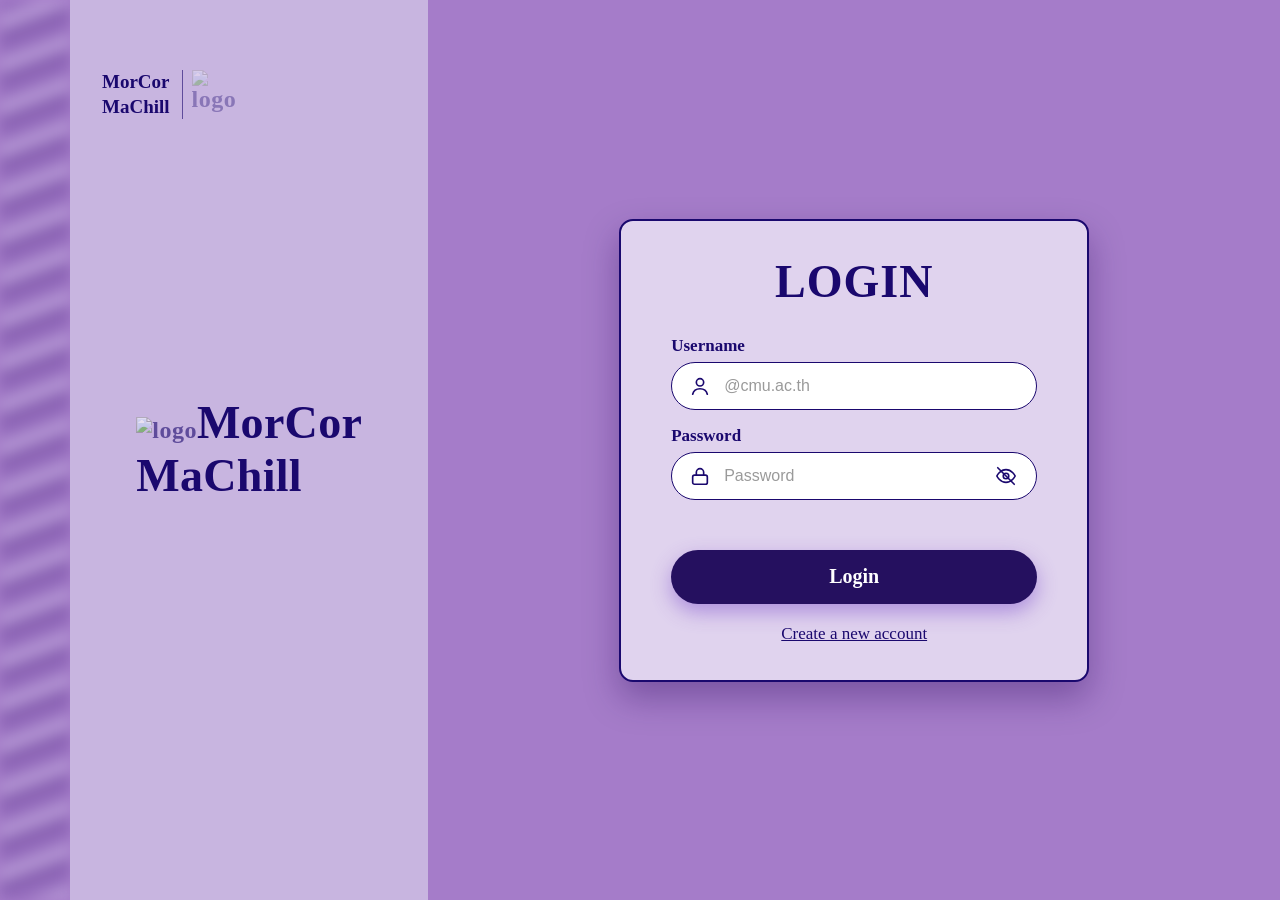
==== login.html @ 9d08a084 "Add files via upload" ====
<!DOCTYPE html>
<html lang="en">
<head>
    <meta charset="UTF-8">
    <meta name="viewport" content="width=device-width, initial-scale=1.0">
    <title>MorCor MaChill</title>
    <link rel="stylesheet" href="style.css">
</head>

<body class="auth">
    <div class="wrap">
        <div class="strip"></div>

        <aside class="brand">
            <div class="mini"><span>MorCor<br>MaChill</span>
                <i><img src="pic/logo.png" alt="logo" class="logo"></i>
            </div>
            <div class="big"><img src="pic/logo-big.png" alt="logo" class="logo">MorCor<br>MaChill</div>
        </aside>

        <main class="stage">
            <div class="card">
                <div class="header-banner" id="headerBanner">LOGIN</div>

                <form id="authForm" onsubmit="handleSubmit(event)">
                    <div class="form-group">
                        <label class="form-label" for="username">Username</label>
                        <div class="field">
                            <svg viewBox="0 0 24 24"><circle cx="12" cy="8" r="4"/><path d="M4 21c1-4.5 4-6 8-6s7 1.5 8 6"/></svg>
                            <input type="text" id="username" class="form-input" placeholder="@cmu.ac.th" autocomplete="username" required>
                        </div>
                    </div>

                    <div class="form-group">
                        <label class="form-label" for="password">Password</label>
                        <div class="field">
                            <svg viewBox="0 0 24 24"><rect x="4" y="11" width="16" height="10" rx="2"/><path d="M8 11V8a4 4 0 0 1 8 0v3"/></svg>
                            <input type="password" id="password" class="form-input has-eye" placeholder="Password" autocomplete="current-password" required>
                            <button type="button" class="eye" id="eyeBtn" title="Show password" aria-label="Show password" onmousedown="event.preventDefault()" onclick="togglePassword()">
                                <svg id="eyeOpen" viewBox="0 0 24 24" hidden><path d="M2 12s3.5-7 10-7 10 7 10 7-3.5 7-10 7S2 12 2 12z"/><circle cx="12" cy="12" r="3"/></svg>
                                <svg id="eyeOff" viewBox="0 0 24 24"><path d="M2 12s3.5-7 10-7 10 7 10 7-3.5 7-10 7S2 12 2 12z"/><circle cx="12" cy="12" r="3"/><path d="M3 3l18 18"/></svg>
                            </button>
                        </div>
                    </div>

                    <div class="form-group hidden" id="confirmPasswordGroup">
                        <div class="field">
                            <svg viewBox="0 0 24 24"><rect x="4" y="11" width="16" height="10" rx="2"/><path d="M8 11V8a4 4 0 0 1 8 0v3"/></svg>
                            <input type="password" id="confirmPassword" class="form-input" placeholder="Confirm Password" autocomplete="new-password">
                        </div>
                    </div>

                    <div class="msg" id="msg"></div>
                    <button type="submit" class="btn-action" id="submitBtn">Login</button>
                </form>

                <button type="button" class="toggle-link" id="toggleBtn" onclick="toggleView()">Create a new account</button>
            </div>
        </main>
    </div>

<script>
    const USERS_KEY = 'cmuh-users';
    const SESSION_KEY = 'cmuh-session';
    const FEED_PAGE = 'index.html';

    let isSignUpMode = false;

    function load(key, fallback) {
        try { return JSON.parse(localStorage.getItem(key)) ?? fallback; }
        catch (e) { return fallback; }
    }
    function save(key, value) {
        try { localStorage.setItem(key, JSON.stringify(value)); } catch (e) {}
    }

    async function hashPassword(text) {
        if (window.crypto && crypto.subtle) {
            const buf = await crypto.subtle.digest('SHA-256', new TextEncoder().encode(text));
            return [...new Uint8Array(buf)].map(b => b.toString(16).padStart(2, '0')).join('');
        }
        return btoa(unescape(encodeURIComponent(text)));
    }

    function showMsg(text) { document.getElementById('msg').innerText = text; }

    function togglePassword() {
        const show = document.getElementById('password').type === 'password';
        ['password', 'confirmPassword'].forEach(id => {
            document.getElementById(id).type = show ? 'text' : 'password';
        });
        document.getElementById('eyeOpen').toggleAttribute('hidden', !show);
        document.getElementById('eyeOff').toggleAttribute('hidden', show);

        const label = show ? 'Hide password' : 'Show password';
        const btn = document.getElementById('eyeBtn');
        btn.title = label;
        btn.setAttribute('aria-label', label);
    }

    if (load(SESSION_KEY, null)) location.replace(FEED_PAGE);

    function toggleView() {
        isSignUpMode = !isSignUpMode;
        showMsg('');

        const confirmPasswordGroup = document.getElementById('confirmPasswordGroup');
        const confirmPasswordInput = document.getElementById('confirmPassword');

        document.getElementById('headerBanner').innerText = isSignUpMode ? 'SIGN UP' : 'LOGIN';
        confirmPasswordGroup.classList.toggle('hidden', !isSignUpMode);
        confirmPasswordInput.required = isSignUpMode;
        document.getElementById('submitBtn').innerText = isSignUpMode ? 'Create an account' : 'Login';
        document.getElementById('toggleBtn').innerText =
            isSignUpMode ? 'Already have an account?\nLogin' : 'Create a new account';
    }

    async function handleSubmit(event) {
        event.preventDefault();
        showMsg('');

        const username = document.getElementById('username').value.trim().toLowerCase();
        const password = document.getElementById('password').value;
        const users = load(USERS_KEY, {});

        if (isSignUpMode) {
            const confirmPass = document.getElementById('confirmPassword').value;

            if (!username.endsWith('@cmu.ac.th')) return showMsg('Only @cmu.ac.th emails are allowed');
            if (password.length < 6)              return showMsg('Password must be at least 6 characters');
            if (password !== confirmPass)         return showMsg('Passwords do not match');
            if (users[username])                  return showMsg('This account already exists');

            users[username] = { passHash: await hashPassword(password) };
            save(USERS_KEY, users);
        } else {
            const user = users[username];
            if (!user || user.passHash !== await hashPassword(password)) {
                return showMsg('Incorrect username or password');
            }
        }

        save(SESSION_KEY, { username });
        location.href = FEED_PAGE;
    }
</script>
</body>
</html>
---- style.css ----
/* ---------- 1. Colour variables and themes ---------- */
:root {
  --bg: #f0e9e8;
  --card: #f5f5f5;
  --chip: #d4d4d4;
  --bar: #d9d9d9;
  --field: #efe9e9;
  --ink: #1a1a1a;
  --muted: #666;
  --icon: #444;
  --brand: #1e0a78;
  --brand-ink: #fff;

  box-sizing: border-box;
  padding-top: env(safe-area-inset-top, 0px);
  padding-bottom: env(safe-area-inset-bottom, 0px);
}

/* Dark mode: follows the system setting */
@media (prefers-color-scheme: dark) {
  :root:not([data-theme="light"]) {
    --bg: #1b1818;
    --card: #272424;
    --chip: #3a3636;
    --bar: #383434;
    --field: #3a3636;
    --ink: #f1eded;
    --muted: #aaa;
    --icon: #ddd;
    --brand: #5b45e0;
  }
}

/* Dark mode: toggled manually with the theme button */
:root[data-theme="dark"] {
  --bg: #1b1818;
  --card: #272424;
  --chip: #3a3636;
  --bar: #383434;
  --field: #3a3636;
  --ink: #f1eded;
  --muted: #aaa;
  --icon: #ddd;
  --brand: #5b45e0;
}


/* ---------- 2. Base ---------- */
* { box-sizing: border-box; }

body {
  margin: 0;
  background: var(--bg);
  color: var(--ink);
  font-family: 'Noto Sans Thai', 'Gelasio', Georgia, sans-serif;
}

svg {
  width: 1em;
  height: 1em;
  stroke: currentColor;
  fill: none;
  stroke-width: 1.8;
  stroke-linecap: round;
  stroke-linejoin: round;
}

[hidden] { display: none !important; }

.logo {
  font: 700 24px/1.1 'Gelasio', Georgia, serif;
  text-align: center;
  letter-spacing: .5px;
}

.logo a { color: inherit; text-decoration: none; }


/* ---------- 3. Home page ---------- */
.app {
  max-width: 1200px;
  margin: 0 auto;
  padding: 20px;
  display: grid;
  grid-template-columns: 220px 1fr 180px;
  grid-template-areas:
    "logo search ."
    "side feed   right";
  gap: 20px 24px;
  align-items: start;
}

.app .logo { grid-area: logo; }

/* Search bar */
.search {
  grid-area: search;
  display: flex;
  align-items: center;
  gap: 10px;
  height: 48px;
  padding: 0 18px;
  background: var(--bar);
  border-radius: 999px;
}

.search input {
  flex: 1;
  border: 0;
  background: transparent;
  color: var(--ink);
  font: inherit;
  outline: none;
}

/* Left column: Post! button and hashtags */
.side {
  grid-area: side;
  display: flex;
  flex-direction: column;
  gap: 18px;
  position: sticky;
  top: 20px;
}

.post-btn {
  display: flex;
  align-items: center;
  justify-content: center;
  height: 64px;
  background: var(--brand);
  color: var(--brand-ink);
  border: 0;
  border-radius: 22px;
  font: 700 20px 'Gelasio', Georgia, serif;
  text-decoration: none;
  cursor: pointer;
}

.post-btn:hover { filter: brightness(1.15); }

.tags {
  display: flex;
  flex-wrap: wrap;
  align-content: flex-start;
  gap: 10px 8px;
  min-height: 200px;
  padding: 18px;
  background: var(--card);
  border-radius: 24px;
}

.tag {
  padding: 3px 10px;
  background: var(--chip);
  color: var(--ink);
  border: 0;
  border-radius: 999px;
  font: 700 11px 'Gelasio', serif;
  cursor: pointer;
}

.tag.on { background: var(--brand); color: var(--brand-ink); }

/* Post feed */
.feed {
  grid-area: feed;
  display: flex;
  flex-direction: column;
  gap: 18px;
  min-width: 0;
}

.post {
  min-height: 130px;
  padding: 16px 20px;
  background: var(--card);
  border-radius: 28px;
  cursor: pointer;
}

.post h3 {
  margin: 8px 0 2px 50px;
  font: 700 20px 'Gelasio', 'Noto Sans Thai', Georgia, serif;
}

.head { display: flex; align-items: center; gap: 10px; }

.avatar {
  display: flex;
  flex: none;
  width: 40px;
  height: 40px;
  border-radius: 50%;
  overflow: hidden;
}

.avatar img { width: 100%; height: 100%; object-fit: cover; }
.avatar img.default { transform: scale(1.28); }

.name { font-weight: 600; }
.time { font-size: 12px; color: var(--muted); }
.meta { margin-left: 50px; font-size: 13px; color: var(--muted); }

.chips {
  display: flex;
  flex-wrap: wrap;
  gap: 6px;
  margin: 8px 0 0 50px;
}

.chip {
  padding: 2px 10px;
  background: var(--chip);
  border-radius: 999px;
  font: 700 11px 'Gelasio', serif;
}

.empty { padding: 40px; text-align: center; color: var(--muted); }

/* Right column: home, profile, messages, theme, log out */
.right {
  grid-area: right;
  display: flex;
  flex-direction: column;
  align-items: center;
  gap: 18px;
  padding: 30px 0;
  background: var(--card);
  border-radius: 28px;
  position: sticky;
  top: 20px;
}

.right button,
.right a {
  position: relative;
  display: flex;
  border: 0;
  background: none;
  color: var(--icon);
  cursor: pointer;
}

.right .mid { font-size: 38px; }

/* Narrow screens: columns stack and the right column becomes a bar */
@media (max-width: 860px) {
  .app {
    grid-template-columns: 1fr;
    grid-template-areas: "logo" "search" "side" "feed" "right";
    padding: 14px;
  }

  .side,
  .right { position: static; }

  .right {
    flex-direction: row;
    justify-content: center;
    gap: 28px;
    padding: 16px;
  }

  .right .mid { font-size: 34px; }
  .tags { min-height: 0; }
}


/* ---------- 4. Dialogs ---------- */
dialog {
  width: min(480px, 92vw);
  padding: 22px;
  background: var(--card);
  color: var(--ink);
  border: 0;
  border-radius: 24px;
}

dialog::backdrop { background: rgba(0, 0, 0, .45); }

dialog input {
  width: 100%;
  margin-top: 10px;
  padding: 12px;
  background: var(--bar);
  color: var(--ink);
  border: 0;
  border-radius: 14px;
  font: inherit;
}

/* Post detail dialog (index.html) */
#view { width: min(540px, 94vw); max-height: 90vh; overflow: auto; }

.detail h2 { margin: 0; font: 700 34px 'Gelasio', Georgia, serif; }

.detail h4 {
  margin: 14px 0 6px;
  font: 700 20px 'Gelasio', 'Noto Sans Thai', Georgia, serif;
}

.detail .top {
  display: flex;
  justify-content: space-between;
  align-items: flex-start;
  gap: 12px;
}

.detail .chips { margin: 8px 0 0; }

.detail iframe {
  width: 100%;
  height: 190px;
  border: 0;
  border-radius: 12px;
}

.join {
  padding: 14px 22px;
  background: var(--brand);
  color: var(--brand-ink);
  border: 0;
  border-radius: 14px;
  font: 700 18px 'Gelasio', serif;
  cursor: pointer;
}

.join.on { background: var(--chip); color: var(--ink); }
.join:disabled { opacity: .5; cursor: not-allowed; }

.cmt {
  margin-bottom: 8px;
  padding: 8px 14px;
  background: var(--bar);
  border-radius: 14px;
  font-size: 14px;
}

.cmt b { margin-right: 6px; }

/* Button row at the bottom of every dialog */
.row { display: flex; justify-content: flex-end; gap: 10px; margin-top: 14px; }

.row button {
  padding: 10px 20px;
  background: var(--chip);
  color: var(--ink);
  border: 0;
  border-radius: 14px;
  font: inherit;
  cursor: pointer;
}

.row .del { margin-right: auto; background: #c62828; color: #fff; }
.row .del:hover { filter: brightness(1.15); }
.row .go { background: var(--brand); color: var(--brand-ink); }
.row .danger { background: #c62828; color: #fff; }

/* Shared confirm dialog (log out, delete profile, remove friend) */
.ask { width: min(380px, 92vw); }
.ask h3 { margin: 0 0 8px; font: 700 22px 'Gelasio', 'Noto Sans Thai', Georgia, serif; }
.ask p { margin: 0; color: var(--muted); }


/* ---------- 5. Create Post page ---------- */
.pg { position: relative; min-height: 100vh; padding: 48px 20px; }

.pg .logo { position: absolute; top: 30px; left: 30px; text-align: left; }

.panel {
  display: flex;
  flex-direction: column;
  gap: 14px;
  width: 100%;
  max-width: 600px;
  margin: 0 auto;
  padding: 32px 36px;
  background: var(--card);
  border-radius: 32px;
  box-shadow: 0 8px 30px rgba(0, 0, 0, .12);
}

.panel h1 { margin: 0; font: 400 22px 'Gelasio', 'Noto Sans Thai', Georgia, serif; }

.panel input,
.panel textarea {
  width: 100%;
  padding: 14px 20px;
  background: var(--field);
  color: var(--ink);
  border: 0;
  border-radius: 999px;
  font: inherit;
  font-size: 17px;
  outline: none;
}

.panel textarea { min-height: 180px; border-radius: 28px; resize: vertical; }

/* Location and max people row */
.r2 { display: flex; gap: 12px; }
.r2 input:first-child { flex: 1; min-width: 0; }
.r2 input:last-child { flex: none; width: 120px; }

.send {
  align-self: center;
  margin-top: 10px;
  padding: 16px 70px;
  background: #fbfd9b;
  color: #000;
  border: 0;
  border-radius: 999px;
  font: inherit;
  font-size: 24px;
  cursor: pointer;
}

.back { align-self: center; color: var(--muted); text-decoration: none; }

@media (max-width: 960px) {
  .pg .logo { position: static; margin-bottom: 20px; text-align: center; }
}

@media (max-width: 520px) {
  .panel { padding: 24px 18px; }
}


/* ---------- 6. Login and Sign up page ---------- */
.auth * { box-sizing: border-box; margin: 0; padding: 0; }

body.auth {
  margin: 0;
  background: #a57cc9;
  color: #1a086e;
  font-family: 'Georgia', 'Times New Roman', serif;
}

.auth input,
.auth button { font-family: inherit; }

.auth .hidden { display: none !important; }

/* Page layout: stripe, logo panel, form */
.auth .wrap {
  display: grid;
  grid-template-columns: clamp(30px, 5.5vw, 70px) clamp(220px, 28vw, 360px) 1fr;
  min-height: 100vh;
}

.auth .strip {
  background: repeating-linear-gradient(160deg, #8e66b8 0 14px, #b79bd6 14px 30px, #7a53a6 30px 40px);
  filter: blur(7px);
  opacity: .75;
}

/* Left logo panel */
.auth .brand {
  position: relative;
  display: flex;
  align-items: center;
  justify-content: center;
  padding: 24px;
  background: #c8b5e0;
}

.auth .mini {
  position: absolute;
  top: 70px;
  left: 32px;
  display: flex;
  gap: 12px;
  font-size: 19px;
  font-weight: 700;
  line-height: 1.3;
}

.auth .mini i { width: 1px; background: #1a086e; opacity: .6; }

.auth .big {
  font-size: clamp(30px, 3.6vw, 46px);
  font-weight: 700;
  line-height: 1.15;
  letter-spacing: .3px;
}

.auth .mini img.logo { width: 45px; height: 45px; object-fit: contain; margin-left: 10px; opacity: .6; }
.auth .big img.logo { width: 75px; height: 75px; object-fit: contain; opacity: .6; }

/* Form card */
.auth .stage { display: flex; align-items: center; justify-content: center; padding: 32px 20px; }

.auth .card {
  width: 100%;
  max-width: 470px;
  padding: 34px 50px 36px;
  background: #e0d3ee;
  border: 2px solid #1a086e;
  border-radius: 14px;
  box-shadow: 0 16px 34px rgba(40, 10, 90, .35);
}

.auth .header-banner {
  margin-bottom: 28px;
  text-align: center;
  font-size: 46px;
  font-weight: 700;
  letter-spacing: 1px;
}

.auth .form-group { margin-bottom: 16px; }
.auth .form-label { display: block; margin-bottom: 6px; font-size: 17px; font-weight: 700; }
.auth .field { position: relative; }

.auth .field svg {
  position: absolute;
  left: 18px;
  top: 50%;
  transform: translateY(-50%);
  font-size: 22px;
  color: #1a086e;
}

.auth .form-input {
  width: 100%;
  height: 48px;
  padding: 0 20px 0 52px;
  background: #fff;
  color: #222;
  border: 1.5px solid #1a086e;
  border-radius: 999px;
  font-family: Arial, Helvetica, sans-serif;
  font-variant-numeric: lining-nums;
  font-size: 16px;
  outline: none;
}

.auth .form-input.has-eye { padding-right: 56px; }

/* Hide the browser's built-in show-password / clear icons (Edge) so only our button shows */
.auth input::-ms-reveal,
.auth input::-ms-clear { display: none; }

.auth .form-input::placeholder { color: #9a9a9a; }

/* Show / hide password button: always visible, sits inside the password field */
.auth .eye {
  position: absolute;
  top: 50%;
  right: 14px;
  display: flex;
  align-items: center;
  justify-content: center;
  width: 34px;
  height: 34px;
  transform: translateY(-50%);
  background: none;
  border: 0;
  border-radius: 50%;
  color: #1a086e;
  cursor: pointer;
}

.auth .eye:hover { background: rgba(26, 8, 110, .1); }

.auth .field .eye svg {
  position: static;
  transform: none;
  font-size: 22px;
}
.auth .form-input:focus { box-shadow: 0 0 0 3px rgba(26, 8, 110, .25); }

.auth .msg { min-height: 20px; margin: 4px 0; text-align: center; font-size: 14px; color: #b3261e; }

.auth .btn-action {
  width: 100%;
  height: 54px;
  margin-top: 10px;
  background: #25105f;
  color: #fff;
  border: 0;
  border-radius: 999px;
  font-size: 20px;
  font-weight: 700;
  cursor: pointer;
  box-shadow: 0 8px 20px rgba(110, 60, 200, .45);
  transition: transform .15s, filter .15s;
}

.auth .btn-action:hover { transform: translateY(-2px); filter: brightness(1.2); }

.auth .toggle-link {
  display: block;
  margin: 20px auto 0;
  background: none;
  border: 0;
  color: #1a086e;
  font-size: 17px;
  text-align: center;
  text-decoration: underline;
  white-space: pre-line;
  cursor: pointer;
}

@media (max-width: 760px) {
  .auth .wrap { grid-template-columns: 1fr; }
  .auth .strip,
  .auth .big { display: none; }
  .auth .brand { justify-content: flex-start; padding: 22px 24px; }
  .auth .mini { position: static; }
  .auth .card { padding: 28px 24px; }
  .auth .header-banner { font-size: 38px; }
}


/* ---------- 7. Profile page ---------- */
.right a.on { color: var(--brand); }
a.tag { text-decoration: none; }

.pf { grid-area: feed; display: flex; flex-direction: column; gap: 16px; min-width: 0; }

/* Header card: cover, avatar, name, bio */
.pf-top { position: relative; padding-bottom: 20px; background: var(--card); border-radius: 28px; }

.cover {
  height: 120px;
  background: linear-gradient(135deg, #9d8bd6, #cdb8ec);
  border-radius: 28px 28px 0 0;
}

.pf-ava {
  position: relative;
  display: flex;
  align-items: center;
  justify-content: center;
  width: 110px;
  height: 110px;
  margin: -62px auto 0;
  background: var(--card);
  border: 4px solid var(--brand);
  border-radius: 50%;
  overflow: hidden;
  font-size: 70px;
}

.pf-ava img { width: 100%; height: 100%; object-fit: cover; }
.pf-ava img.default { transform: scale(1.28); }

.pf-info {
  display: flex;
  justify-content: space-between;
  align-items: flex-start;
  gap: 12px;
  padding: 10px 28px 0;
}

.pf-info h2 { margin: 0; font: 700 28px 'Gelasio', Georgia, serif; }
.pf-full { color: var(--muted); }
.pf-bio { padding: 8px 28px 0; overflow-wrap: anywhere; }

.pf-actions { display: flex; flex-wrap: wrap; justify-content: flex-end; gap: 10px; }

.edit {
  padding: 10px 20px;
  background: var(--brand);
  color: var(--brand-ink);
  border: 0;
  border-radius: 12px;
  font: 700 16px 'Noto Sans Thai', sans-serif;
  cursor: pointer;
}

.edit.alt { background: var(--chip); color: var(--ink); }

a.edit { display: inline-block; text-decoration: none; }

/* Settings menu (three dots, own profile only) */
.pf-menu { position: absolute; top: 14px; right: 14px; z-index: 5; }

.dots {
  display: flex;
  align-items: center;
  justify-content: center;
  width: 40px;
  height: 40px;
  background: rgba(255, 255, 255, .8);
  color: #1a1a1a;
  border: 0;
  border-radius: 50%;
  font-size: 24px;
  cursor: pointer;
}

.dots:hover { background: #fff; }
.dots svg { fill: currentColor; stroke: none; }

.menu-list {
  position: absolute;
  top: 46px;
  right: 0;
  min-width: 200px;
  padding: 6px;
  background: var(--card);
  border-radius: 16px;
  box-shadow: 0 8px 24px rgba(0, 0, 0, .25);
}

.menu-list button {
  display: block;
  width: 100%;
  padding: 10px 14px;
  background: transparent;
  color: var(--ink);
  border: 0;
  border-radius: 10px;
  font: inherit;
  text-align: left;
  cursor: pointer;
}

.menu-list button:hover { background: var(--chip); }
.menu-list .danger { color: #e04848; }

/* Stats, interests, friends, posts */
.stats { display: grid; grid-template-columns: repeat(3, 1fr); gap: 14px; }

.stat {
  padding: 14px 8px;
  background: var(--card);
  border: 1px solid var(--chip);
  border-radius: 20px;
  text-align: center;
}

.stat b { display: block; font-size: 22px; }
.stat span { font-size: 13px; color: var(--muted); }

.pf-int { padding: 20px 24px; background: var(--card); border-radius: 28px; }
.pf-int h3 { margin: 0 0 10px; font: 700 18px 'Noto Sans Thai', sans-serif; }
.pf-int .chips { margin: 0; }

a.chip { color: inherit; text-decoration: none; }
a.chip:hover { background: var(--bar); }

.plist { display: flex; flex-direction: column; gap: 10px; }

.pitem {
  display: block;
  padding: 12px 16px;
  background: var(--field);
  border-radius: 18px;
  color: inherit;
  text-decoration: none;
}

.pitem:hover { filter: brightness(.96); }
.pitem b { font: 700 17px 'Gelasio', 'Noto Sans Thai', Georgia, serif; }
.pitem .meta { margin: 2px 0 0; }
.pitem .chips { margin: 6px 0 0; }

/* Edit profile and change password dialogs */
.form-error { min-height: 20px; margin-top: 10px; color: #e04848; font-size: 14px; }

dialog textarea {
  width: 100%;
  min-height: 90px;
  margin-top: 10px;
  padding: 12px;
  background: var(--bar);
  color: var(--ink);
  border: 0;
  border-radius: 14px;
  font: inherit;
  resize: vertical;
}

dialog input[type="file"] { padding: 8px 0; background: none; }

dialog input[type="file"]::file-selector-button {
  margin-right: 12px;
  padding: 8px 16px;
  background: var(--chip);
  color: var(--ink);
  border: 0;
  border-radius: 12px;
  font: inherit;
  cursor: pointer;
}

.flabel { display: block; margin-top: 14px; font-weight: 600; }
.flabel small { display: block; font-weight: 400; color: var(--muted); }

.remove-photo {
  display: block;
  margin-top: 8px;
  padding: 8px 16px;
  background: transparent;
  color: #e04848;
  border: 1.5px solid #e04848;
  border-radius: 12px;
  font: inherit;
  cursor: pointer;
}

.remove-photo:disabled { opacity: .6; cursor: default; }

@media (max-width: 520px) {
  .stats { gap: 8px; }
  .pf-info { flex-direction: column; }
  .pf-actions { justify-content: flex-start; }
}


/* ---------- 8. Messages page ---------- */
.author-link { color: inherit; text-decoration: none; }
.author-link:hover .name,
a.author-link:hover { text-decoration: underline; }

/* Red unread counter on the mail icon */
.badge {
  position: absolute;
  top: -6px;
  right: -10px;
  min-width: 18px;
  height: 18px;
  padding: 0 5px;
  background: #e0245e;
  color: #fff;
  border-radius: 9px;
  font: 700 11px/18px sans-serif;
  text-align: center;
}

/* Conversation list (left column) */
.convos {
  display: flex;
  flex-direction: column;
  gap: 6px;
  min-height: 200px;
  padding: 12px;
  background: var(--card);
  border-radius: 24px;
}

.convo {
  display: flex;
  flex-direction: column;
  align-items: flex-start;
  gap: 2px;
  width: 100%;
  padding: 10px 12px;
  background: transparent;
  color: var(--ink);
  border: 0;
  border-radius: 14px;
  font: inherit;
  text-align: left;
  cursor: pointer;
}

.convo:hover,
.convo.on { background: var(--chip); }

.convo b { display: flex; align-items: center; gap: 8px; }

.convo .prev {
  max-width: 100%;
  overflow: hidden;
  text-overflow: ellipsis;
  white-space: nowrap;
  font-size: 12px;
  color: var(--muted);
}

.dot { width: 10px; height: 10px; background: #e0245e; border-radius: 50%; }

/* Friends list under the conversations: tap a friend to start a chat */
.friends-box { padding: 14px; background: var(--card); border-radius: 24px; }
.friends-box h4 { margin: 0 0 10px; font: 700 16px 'Noto Sans Thai', sans-serif; }

.fchips { display: flex; flex-wrap: wrap; gap: 8px; }

.fchip {
  padding: 6px 14px;
  background: var(--chip);
  color: var(--ink);
  border: 0;
  border-radius: 999px;
  font: inherit;
  font-size: 13px;
  font-weight: 600;
  cursor: pointer;
}

.fchip:hover,
.fchip.on { background: var(--brand); color: var(--brand-ink); }

/* Conversation (centre) */
.thread {
  display: flex;
  flex-direction: column;
  min-height: 420px;
  background: var(--card);
  border-radius: 28px;
  overflow: hidden;
}

.t-head {
  padding: 16px 22px;
  border-bottom: 1px solid var(--chip);
  font: 700 20px 'Gelasio', 'Noto Sans Thai', Georgia, serif;
}

.t-head a { color: inherit; text-decoration: none; }

.t-body {
  display: flex;
  flex: 1;
  flex-direction: column;
  gap: 8px;
  max-height: 55vh;
  padding: 18px 22px;
  overflow-y: auto;
}

.t-empty { margin: auto; padding: 20px; text-align: center; color: var(--muted); }

.bubble {
  max-width: 75%;
  padding: 9px 14px;
  background: var(--chip);
  border-radius: 18px;
  overflow-wrap: anywhere;
  white-space: pre-wrap;
}

.bubble.me { align-self: flex-end; background: var(--brand); color: var(--brand-ink); }
.bubble small { display: block; margin-top: 2px; font-size: 10px; opacity: .7; }

.t-form { display: flex; gap: 10px; padding: 14px 18px; border-top: 1px solid var(--chip); }

.t-form input {
  flex: 1;
  min-width: 0;
  padding: 12px 16px;
  background: var(--field);
  color: var(--ink);
  border: 0;
  border-radius: 999px;
  font: inherit;
  outline: none;
}

.t-form button {
  padding: 10px 22px;
  background: var(--brand);
  color: var(--brand-ink);
  border: 0;
  border-radius: 999px;
  font: inherit;
  font-weight: 700;
  cursor: pointer;
}
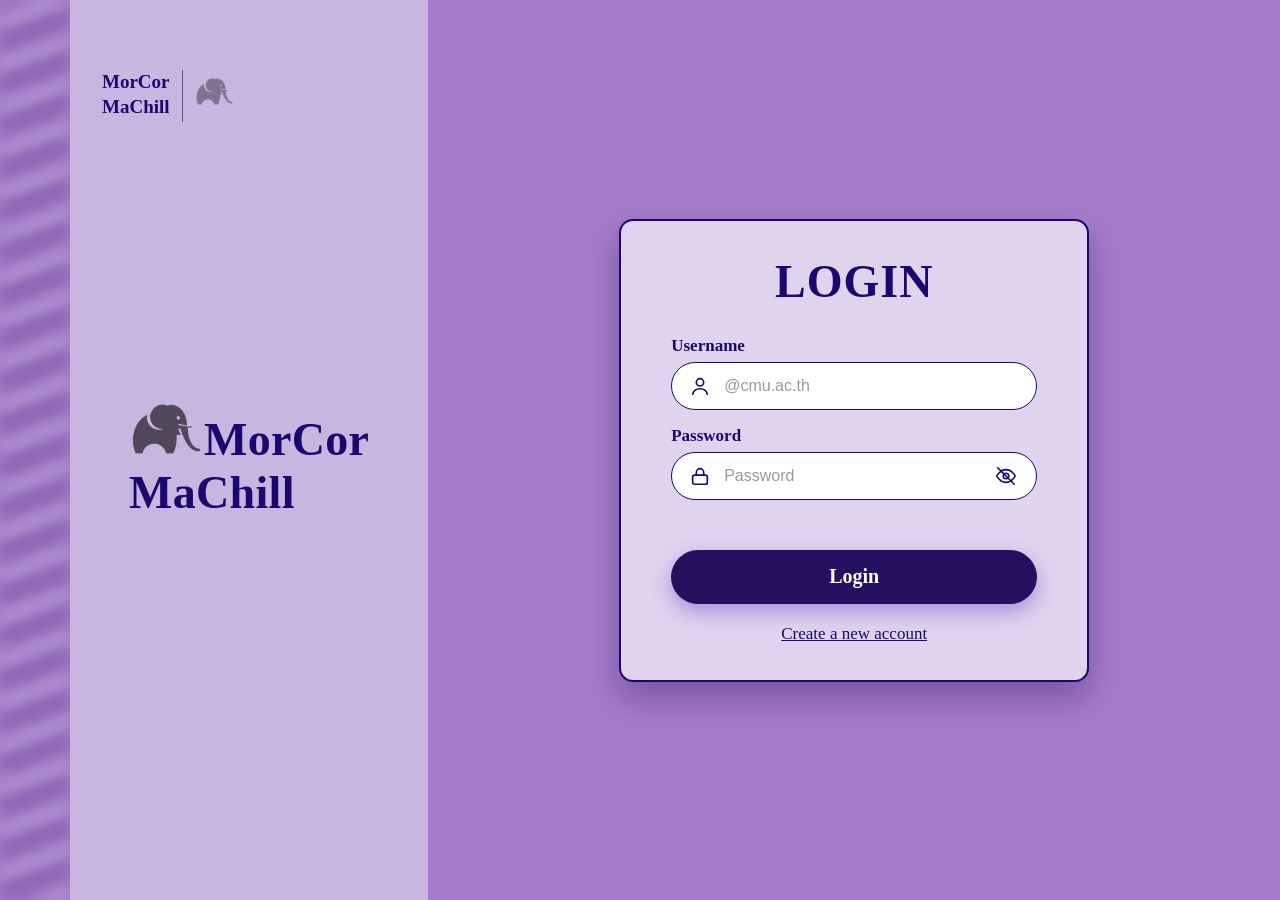
==== commit c7743044: "final" ====
--- a/login.html
+++ b/login.html
@@ -1,148 +1,209 @@
-<!DOCTYPE html>
-<html lang="en">
-<head>
-    <meta charset="UTF-8">
-    <meta name="viewport" content="width=device-width, initial-scale=1.0">
-    <title>MorCor MaChill</title>
-    <link rel="stylesheet" href="style.css">
-</head>
-
-<body class="auth">
-    <div class="wrap">
-        <div class="strip"></div>
-
-        <aside class="brand">
-            <div class="mini"><span>MorCor<br>MaChill</span>
-                <i><img src="pic/logo.png" alt="logo" class="logo"></i>
-            </div>
-            <div class="big"><img src="pic/logo-big.png" alt="logo" class="logo">MorCor<br>MaChill</div>
-        </aside>
-
-        <main class="stage">
-            <div class="card">
-                <div class="header-banner" id="headerBanner">LOGIN</div>
-
-                <form id="authForm" onsubmit="handleSubmit(event)">
-                    <div class="form-group">
-                        <label class="form-label" for="username">Username</label>
-                        <div class="field">
-                            <svg viewBox="0 0 24 24"><circle cx="12" cy="8" r="4"/><path d="M4 21c1-4.5 4-6 8-6s7 1.5 8 6"/></svg>
-                            <input type="text" id="username" class="form-input" placeholder="@cmu.ac.th" autocomplete="username" required>
-                        </div>
-                    </div>
-
-                    <div class="form-group">
-                        <label class="form-label" for="password">Password</label>
-                        <div class="field">
-                            <svg viewBox="0 0 24 24"><rect x="4" y="11" width="16" height="10" rx="2"/><path d="M8 11V8a4 4 0 0 1 8 0v3"/></svg>
-                            <input type="password" id="password" class="form-input has-eye" placeholder="Password" autocomplete="current-password" required>
-                            <button type="button" class="eye" id="eyeBtn" title="Show password" aria-label="Show password" onmousedown="event.preventDefault()" onclick="togglePassword()">
-                                <svg id="eyeOpen" viewBox="0 0 24 24" hidden><path d="M2 12s3.5-7 10-7 10 7 10 7-3.5 7-10 7S2 12 2 12z"/><circle cx="12" cy="12" r="3"/></svg>
-                                <svg id="eyeOff" viewBox="0 0 24 24"><path d="M2 12s3.5-7 10-7 10 7 10 7-3.5 7-10 7S2 12 2 12z"/><circle cx="12" cy="12" r="3"/><path d="M3 3l18 18"/></svg>
-                            </button>
-                        </div>
-                    </div>
-
-                    <div class="form-group hidden" id="confirmPasswordGroup">
-                        <div class="field">
-                            <svg viewBox="0 0 24 24"><rect x="4" y="11" width="16" height="10" rx="2"/><path d="M8 11V8a4 4 0 0 1 8 0v3"/></svg>
-                            <input type="password" id="confirmPassword" class="form-input" placeholder="Confirm Password" autocomplete="new-password">
-                        </div>
-                    </div>
-
-                    <div class="msg" id="msg"></div>
-                    <button type="submit" class="btn-action" id="submitBtn">Login</button>
-                </form>
-
-                <button type="button" class="toggle-link" id="toggleBtn" onclick="toggleView()">Create a new account</button>
-            </div>
-        </main>
-    </div>
-
-<script>
-    const USERS_KEY = 'cmuh-users';
-    const SESSION_KEY = 'cmuh-session';
-    const FEED_PAGE = 'index.html';
-
-    let isSignUpMode = false;
-
-    function load(key, fallback) {
-        try { return JSON.parse(localStorage.getItem(key)) ?? fallback; }
-        catch (e) { return fallback; }
-    }
-    function save(key, value) {
-        try { localStorage.setItem(key, JSON.stringify(value)); } catch (e) {}
-    }
-
-    async function hashPassword(text) {
-        if (window.crypto && crypto.subtle) {
-            const buf = await crypto.subtle.digest('SHA-256', new TextEncoder().encode(text));
-            return [...new Uint8Array(buf)].map(b => b.toString(16).padStart(2, '0')).join('');
-        }
-        return btoa(unescape(encodeURIComponent(text)));
-    }
-
-    function showMsg(text) { document.getElementById('msg').innerText = text; }
-
-    function togglePassword() {
-        const show = document.getElementById('password').type === 'password';
-        ['password', 'confirmPassword'].forEach(id => {
-            document.getElementById(id).type = show ? 'text' : 'password';
-        });
-        document.getElementById('eyeOpen').toggleAttribute('hidden', !show);
-        document.getElementById('eyeOff').toggleAttribute('hidden', show);
-
-        const label = show ? 'Hide password' : 'Show password';
-        const btn = document.getElementById('eyeBtn');
-        btn.title = label;
-        btn.setAttribute('aria-label', label);
-    }
-
-    if (load(SESSION_KEY, null)) location.replace(FEED_PAGE);
-
-    function toggleView() {
-        isSignUpMode = !isSignUpMode;
-        showMsg('');
-
-        const confirmPasswordGroup = document.getElementById('confirmPasswordGroup');
-        const confirmPasswordInput = document.getElementById('confirmPassword');
-
-        document.getElementById('headerBanner').innerText = isSignUpMode ? 'SIGN UP' : 'LOGIN';
-        confirmPasswordGroup.classList.toggle('hidden', !isSignUpMode);
-        confirmPasswordInput.required = isSignUpMode;
-        document.getElementById('submitBtn').innerText = isSignUpMode ? 'Create an account' : 'Login';
-        document.getElementById('toggleBtn').innerText =
-            isSignUpMode ? 'Already have an account?\nLogin' : 'Create a new account';
-    }
-
-    async function handleSubmit(event) {
-        event.preventDefault();
-        showMsg('');
-
-        const username = document.getElementById('username').value.trim().toLowerCase();
-        const password = document.getElementById('password').value;
-        const users = load(USERS_KEY, {});
-
-        if (isSignUpMode) {
-            const confirmPass = document.getElementById('confirmPassword').value;
-
-            if (!username.endsWith('@cmu.ac.th')) return showMsg('Only @cmu.ac.th emails are allowed');
-            if (password.length < 6)              return showMsg('Password must be at least 6 characters');
-            if (password !== confirmPass)         return showMsg('Passwords do not match');
-            if (users[username])                  return showMsg('This account already exists');
-
-            users[username] = { passHash: await hashPassword(password) };
-            save(USERS_KEY, users);
-        } else {
-            const user = users[username];
-            if (!user || user.passHash !== await hashPassword(password)) {
-                return showMsg('Incorrect username or password');
-            }
-        }
-
-        save(SESSION_KEY, { username });
-        location.href = FEED_PAGE;
-    }
-</script>
-</body>
+<!DOCTYPE html>
+<html lang="en">
+<head>
+    <meta charset="UTF-8">
+    <meta name="viewport" content="width=device-width, initial-scale=1.0">
+    <title>MorCor MaChill</title>
+    <link rel="stylesheet" href="style.css">
+</head>
+
+<body class="auth">
+    <div class="wrap">
+        <div class="strip"></div>
+
+        <aside class="brand">
+            <div class="mini"><span>MorCor<br>MaChill</span>
+                <i><img src="pic/logo.png" alt="logo" class="logo"></i>
+            </div>
+            <div class="big"><img src="pic/logo-big.png" alt="logo" class="logo">MorCor<br>MaChill</div>
+        </aside>
+
+        <main class="stage">
+            <div class="card">
+                <div class="header-banner" id="headerBanner">LOGIN</div>
+
+                <form id="authForm" onsubmit="handleSubmit(event)">
+                    <div class="form-group">
+                        <label class="form-label" for="username">Username</label>
+                        <div class="field">
+                            <svg viewBox="0 0 24 24"><circle cx="12" cy="8" r="4"/><path d="M4 21c1-4.5 4-6 8-6s7 1.5 8 6"/></svg>
+                            <input type="text" id="username" class="form-input" placeholder="@cmu.ac.th" autocomplete="username" required>
+                        </div>
+                    </div>
+
+                    <div class="form-group">
+                        <label class="form-label" for="password">Password</label>
+                        <div class="field">
+                            <svg viewBox="0 0 24 24"><rect x="4" y="11" width="16" height="10" rx="2"/><path d="M8 11V8a4 4 0 0 1 8 0v3"/></svg>
+                            <input type="password" id="password" class="form-input has-eye" placeholder="Password" autocomplete="current-password" required>
+                            <button type="button" class="eye" id="eyeBtn" title="Show password" aria-label="Show password" onmousedown="event.preventDefault()" onclick="togglePassword()">
+                                <svg id="eyeOpen" viewBox="0 0 24 24" hidden><path d="M2 12s3.5-7 10-7 10 7 10 7-3.5 7-10 7S2 12 2 12z"/><circle cx="12" cy="12" r="3"/></svg>
+                                <svg id="eyeOff" viewBox="0 0 24 24"><path d="M2 12s3.5-7 10-7 10 7 10 7-3.5 7-10 7S2 12 2 12z"/><circle cx="12" cy="12" r="3"/><path d="M3 3l18 18"/></svg>
+                            </button>
+                        </div>
+                    </div>
+
+                    <div class="form-group hidden" id="confirmPasswordGroup">
+                        <div class="field">
+                            <svg viewBox="0 0 24 24"><rect x="4" y="11" width="16" height="10" rx="2"/><path d="M8 11V8a4 4 0 0 1 8 0v3"/></svg>
+                            <input type="password" id="confirmPassword" class="form-input" placeholder="Confirm Password" autocomplete="new-password">
+                        </div>
+                    </div>
+
+                    <div class="form-group hidden" id="facultyGroup">
+                        <label class="form-label" for="faculty">Faculty</label>
+                        <div class="field">
+                            <select id="faculty" class="form-input" style="padding-left: 20px;">
+                                <option value="" disabled selected>Select your faculty</option>
+                            </select>
+                        </div>
+                    </div>
+
+                    <div class="msg" id="msg"></div>
+                    <button type="submit" class="btn-action" id="submitBtn">Login</button>
+                </form>
+
+                <button type="button" class="toggle-link" id="toggleBtn" onclick="toggleView()">Create a new account</button>
+            </div>
+        </main>
+    </div>
+
+<script>
+    const USERS_KEY = 'cmuh-users';
+    const SESSION_KEY = 'cmuh-session';
+    const FEED_PAGE = 'index.html';
+
+    const FACULTIES = [
+        "Chiang Mai University Business School",
+        "College of Art, Media and Technology",
+        "Faculty of Agriculture",
+        "Faculty of Agro-Industry",
+        "Faculty of Architecture",
+        "Faculty of Associated Medical Sciences",
+        "Faculty of Dentistry",
+        "Faculty of Economics",
+        "Faculty of Education",
+        "Faculty of Engineering",
+        "Faculty of Fine Arts",
+        "Faculty of Humanities",
+        "Faculty of Law",
+        "Faculty of Mass Communication",
+        "Faculty of Medicine",
+        "Faculty of Nursing",
+        "Faculty of Pharmacy",
+        "Faculty of Political Science and Public Administration",
+        "Faculty of Science",
+        "Faculty of Social Sciences",
+        "Faculty of Veterinary Medicine",
+        "International College of Digital Innovation"
+    ];
+
+    let isSignUpMode = false;
+
+    function load(key, fallback) {
+        try { return JSON.parse(localStorage.getItem(key)) ?? fallback; }
+        catch (e) { return fallback; }
+    }
+
+    function save(key, value) {
+        try { localStorage.setItem(key, JSON.stringify(value)); } catch (e) {}
+    }
+
+    async function hashPassword(text) {
+        if (window.crypto && crypto.subtle) {
+            const buf = await crypto.subtle.digest('SHA-256', new TextEncoder().encode(text));
+            return [...new Uint8Array(buf)].map(b => b.toString(16).padStart(2, '0')).join('');
+        }
+        return btoa(unescape(encodeURIComponent(text)));
+    }
+
+    function showMsg(text) { document.getElementById('msg').innerText = text; }
+
+    function togglePassword() {
+        const show = document.getElementById('password').type === 'password';
+        ['password', 'confirmPassword'].forEach(id => {
+            const el = document.getElementById(id);
+            if (el) el.type = show ? 'text' : 'password';
+        });
+        document.getElementById('eyeOpen').toggleAttribute('hidden', !show);
+        document.getElementById('eyeOff').toggleAttribute('hidden', show);
+
+        const label = show ? 'Hide password' : 'Show password';
+        const btn = document.getElementById('eyeBtn');
+        btn.title = label;
+        btn.setAttribute('aria-label', label);
+    }
+
+    if (load(SESSION_KEY, null)) location.replace(FEED_PAGE);
+
+    const facultySelect = document.getElementById('faculty');
+    FACULTIES.forEach(fac => {
+        const opt = document.createElement('option');
+        opt.value = fac;
+        opt.textContent = fac;
+        facultySelect.appendChild(opt);
+    });
+
+    function toggleView() {
+        isSignUpMode = !isSignUpMode;
+        showMsg('');
+
+        const confirmPasswordGroup = document.getElementById('confirmPasswordGroup');
+        const confirmPasswordInput = document.getElementById('confirmPassword');
+        const facultyGroup = document.getElementById('facultyGroup');
+        const facultyInput = document.getElementById('faculty');
+
+        document.getElementById('headerBanner').innerText = isSignUpMode ? 'SIGN UP' : 'LOGIN';
+        confirmPasswordGroup.classList.toggle('hidden', !isSignUpMode);
+        confirmPasswordInput.required = isSignUpMode;
+
+        facultyGroup.classList.toggle('hidden', !isSignUpMode);
+        facultyInput.required = isSignUpMode;
+
+        document.getElementById('submitBtn').innerText = isSignUpMode ? 'Create an account' : 'Login';
+        document.getElementById('toggleBtn').innerText =
+            isSignUpMode ? 'Already have an account?\nLogin' : 'Create a new account';
+    }
+
+    async function handleSubmit(event) {
+        event.preventDefault();
+        showMsg('');
+
+        const username = document.getElementById('username').value.trim().toLowerCase();
+        const password = document.getElementById('password').value;
+        const users = load(USERS_KEY, {});
+
+        if (isSignUpMode) {
+            const confirmPass = document.getElementById('confirmPassword').value;
+            const faculty = document.getElementById('faculty').value;
+
+            if (!username.endsWith('@cmu.ac.th')) return showMsg('Only @cmu.ac.th emails are allowed');
+            if (password.length < 6)              return showMsg('Password must be at least 6 characters');
+            if (password !== confirmPass)         return showMsg('Passwords do not match');
+            if (!faculty)                         return showMsg('Please select your faculty');
+            if (users[username])                  return showMsg('This account already exists');
+
+            users[username] = { passHash: await hashPassword(password), faculty };
+            save(USERS_KEY, users);
+
+            const profileKey = 'cmuh-profile:' + username;
+            const existingProfile = load(profileKey, {});
+            save(profileKey, { ...existingProfile, faculty });
+        } else {
+            const user = users[username];
+            if (!user || user.passHash !== await hashPassword(password)) {
+                return showMsg('Incorrect username or password');
+            }
+            const profileKey = 'cmuh-profile:' + username;
+            const existingProfile = load(profileKey, {});
+            if (!existingProfile.faculty && user.faculty) {
+                save(profileKey, { ...existingProfile, faculty: user.faculty });
+            }
+        }
+
+        save(SESSION_KEY, { username });
+        location.href = FEED_PAGE;
+    }
+</script>
+</body>
 </html>
--- a/style.css
+++ b/style.css
@@ -1,964 +1,1085 @@
-/* ---------- 1. Colour variables and themes ---------- */
-:root {
-  --bg: #f0e9e8;
-  --card: #f5f5f5;
-  --chip: #d4d4d4;
-  --bar: #d9d9d9;
-  --field: #efe9e9;
-  --ink: #1a1a1a;
-  --muted: #666;
-  --icon: #444;
-  --brand: #1e0a78;
-  --brand-ink: #fff;
-
-  box-sizing: border-box;
-  padding-top: env(safe-area-inset-top, 0px);
-  padding-bottom: env(safe-area-inset-bottom, 0px);
-}
-
-/* Dark mode: follows the system setting */
-@media (prefers-color-scheme: dark) {
-  :root:not([data-theme="light"]) {
-    --bg: #1b1818;
-    --card: #272424;
-    --chip: #3a3636;
-    --bar: #383434;
-    --field: #3a3636;
-    --ink: #f1eded;
-    --muted: #aaa;
-    --icon: #ddd;
-    --brand: #5b45e0;
-  }
-}
-
-/* Dark mode: toggled manually with the theme button */
-:root[data-theme="dark"] {
-  --bg: #1b1818;
-  --card: #272424;
-  --chip: #3a3636;
-  --bar: #383434;
-  --field: #3a3636;
-  --ink: #f1eded;
-  --muted: #aaa;
-  --icon: #ddd;
-  --brand: #5b45e0;
-}
-
-
-/* ---------- 2. Base ---------- */
-* { box-sizing: border-box; }
-
-body {
-  margin: 0;
-  background: var(--bg);
-  color: var(--ink);
-  font-family: 'Noto Sans Thai', 'Gelasio', Georgia, sans-serif;
-}
-
-svg {
-  width: 1em;
-  height: 1em;
-  stroke: currentColor;
-  fill: none;
-  stroke-width: 1.8;
-  stroke-linecap: round;
-  stroke-linejoin: round;
-}
-
-[hidden] { display: none !important; }
-
-.logo {
-  font: 700 24px/1.1 'Gelasio', Georgia, serif;
-  text-align: center;
-  letter-spacing: .5px;
-}
-
-.logo a { color: inherit; text-decoration: none; }
-
-
-/* ---------- 3. Home page ---------- */
-.app {
-  max-width: 1200px;
-  margin: 0 auto;
-  padding: 20px;
-  display: grid;
-  grid-template-columns: 220px 1fr 180px;
-  grid-template-areas:
-    "logo search ."
-    "side feed   right";
-  gap: 20px 24px;
-  align-items: start;
-}
-
-.app .logo { grid-area: logo; }
-
-/* Search bar */
-.search {
-  grid-area: search;
-  display: flex;
-  align-items: center;
-  gap: 10px;
-  height: 48px;
-  padding: 0 18px;
-  background: var(--bar);
-  border-radius: 999px;
-}
-
-.search input {
-  flex: 1;
-  border: 0;
-  background: transparent;
-  color: var(--ink);
-  font: inherit;
-  outline: none;
-}
-
-/* Left column: Post! button and hashtags */
-.side {
-  grid-area: side;
-  display: flex;
-  flex-direction: column;
-  gap: 18px;
-  position: sticky;
-  top: 20px;
-}
-
-.post-btn {
-  display: flex;
-  align-items: center;
-  justify-content: center;
-  height: 64px;
-  background: var(--brand);
-  color: var(--brand-ink);
-  border: 0;
-  border-radius: 22px;
-  font: 700 20px 'Gelasio', Georgia, serif;
-  text-decoration: none;
-  cursor: pointer;
-}
-
-.post-btn:hover { filter: brightness(1.15); }
-
-.tags {
-  display: flex;
-  flex-wrap: wrap;
-  align-content: flex-start;
-  gap: 10px 8px;
-  min-height: 200px;
-  padding: 18px;
-  background: var(--card);
-  border-radius: 24px;
-}
-
-.tag {
-  padding: 3px 10px;
-  background: var(--chip);
-  color: var(--ink);
-  border: 0;
-  border-radius: 999px;
-  font: 700 11px 'Gelasio', serif;
-  cursor: pointer;
-}
-
-.tag.on { background: var(--brand); color: var(--brand-ink); }
-
-/* Post feed */
-.feed {
-  grid-area: feed;
-  display: flex;
-  flex-direction: column;
-  gap: 18px;
-  min-width: 0;
-}
-
-.post {
-  min-height: 130px;
-  padding: 16px 20px;
-  background: var(--card);
-  border-radius: 28px;
-  cursor: pointer;
-}
-
-.post h3 {
-  margin: 8px 0 2px 50px;
-  font: 700 20px 'Gelasio', 'Noto Sans Thai', Georgia, serif;
-}
-
-.head { display: flex; align-items: center; gap: 10px; }
-
-.avatar {
-  display: flex;
-  flex: none;
-  width: 40px;
-  height: 40px;
-  border-radius: 50%;
-  overflow: hidden;
-}
-
-.avatar img { width: 100%; height: 100%; object-fit: cover; }
-.avatar img.default { transform: scale(1.28); }
-
-.name { font-weight: 600; }
-.time { font-size: 12px; color: var(--muted); }
-.meta { margin-left: 50px; font-size: 13px; color: var(--muted); }
-
-.chips {
-  display: flex;
-  flex-wrap: wrap;
-  gap: 6px;
-  margin: 8px 0 0 50px;
-}
-
-.chip {
-  padding: 2px 10px;
-  background: var(--chip);
-  border-radius: 999px;
-  font: 700 11px 'Gelasio', serif;
-}
-
-.empty { padding: 40px; text-align: center; color: var(--muted); }
-
-/* Right column: home, profile, messages, theme, log out */
-.right {
-  grid-area: right;
-  display: flex;
-  flex-direction: column;
-  align-items: center;
-  gap: 18px;
-  padding: 30px 0;
-  background: var(--card);
-  border-radius: 28px;
-  position: sticky;
-  top: 20px;
-}
-
-.right button,
-.right a {
-  position: relative;
-  display: flex;
-  border: 0;
-  background: none;
-  color: var(--icon);
-  cursor: pointer;
-}
-
-.right .mid { font-size: 38px; }
-
-/* Narrow screens: columns stack and the right column becomes a bar */
-@media (max-width: 860px) {
-  .app {
-    grid-template-columns: 1fr;
-    grid-template-areas: "logo" "search" "side" "feed" "right";
-    padding: 14px;
-  }
-
-  .side,
-  .right { position: static; }
-
-  .right {
-    flex-direction: row;
-    justify-content: center;
-    gap: 28px;
-    padding: 16px;
-  }
-
-  .right .mid { font-size: 34px; }
-  .tags { min-height: 0; }
-}
-
-
-/* ---------- 4. Dialogs ---------- */
-dialog {
-  width: min(480px, 92vw);
-  padding: 22px;
-  background: var(--card);
-  color: var(--ink);
-  border: 0;
-  border-radius: 24px;
-}
-
-dialog::backdrop { background: rgba(0, 0, 0, .45); }
-
-dialog input {
-  width: 100%;
-  margin-top: 10px;
-  padding: 12px;
-  background: var(--bar);
-  color: var(--ink);
-  border: 0;
-  border-radius: 14px;
-  font: inherit;
-}
-
-/* Post detail dialog (index.html) */
-#view { width: min(540px, 94vw); max-height: 90vh; overflow: auto; }
-
-.detail h2 { margin: 0; font: 700 34px 'Gelasio', Georgia, serif; }
-
-.detail h4 {
-  margin: 14px 0 6px;
-  font: 700 20px 'Gelasio', 'Noto Sans Thai', Georgia, serif;
-}
-
-.detail .top {
-  display: flex;
-  justify-content: space-between;
-  align-items: flex-start;
-  gap: 12px;
-}
-
-.detail .chips { margin: 8px 0 0; }
-
-.detail iframe {
-  width: 100%;
-  height: 190px;
-  border: 0;
-  border-radius: 12px;
-}
-
-.join {
-  padding: 14px 22px;
-  background: var(--brand);
-  color: var(--brand-ink);
-  border: 0;
-  border-radius: 14px;
-  font: 700 18px 'Gelasio', serif;
-  cursor: pointer;
-}
-
-.join.on { background: var(--chip); color: var(--ink); }
-.join:disabled { opacity: .5; cursor: not-allowed; }
-
-.cmt {
-  margin-bottom: 8px;
-  padding: 8px 14px;
-  background: var(--bar);
-  border-radius: 14px;
-  font-size: 14px;
-}
-
-.cmt b { margin-right: 6px; }
-
-/* Button row at the bottom of every dialog */
-.row { display: flex; justify-content: flex-end; gap: 10px; margin-top: 14px; }
-
-.row button {
-  padding: 10px 20px;
-  background: var(--chip);
-  color: var(--ink);
-  border: 0;
-  border-radius: 14px;
-  font: inherit;
-  cursor: pointer;
-}
-
-.row .del { margin-right: auto; background: #c62828; color: #fff; }
-.row .del:hover { filter: brightness(1.15); }
-.row .go { background: var(--brand); color: var(--brand-ink); }
-.row .danger { background: #c62828; color: #fff; }
-
-/* Shared confirm dialog (log out, delete profile, remove friend) */
-.ask { width: min(380px, 92vw); }
-.ask h3 { margin: 0 0 8px; font: 700 22px 'Gelasio', 'Noto Sans Thai', Georgia, serif; }
-.ask p { margin: 0; color: var(--muted); }
-
-
-/* ---------- 5. Create Post page ---------- */
-.pg { position: relative; min-height: 100vh; padding: 48px 20px; }
-
-.pg .logo { position: absolute; top: 30px; left: 30px; text-align: left; }
-
-.panel {
-  display: flex;
-  flex-direction: column;
-  gap: 14px;
-  width: 100%;
-  max-width: 600px;
-  margin: 0 auto;
-  padding: 32px 36px;
-  background: var(--card);
-  border-radius: 32px;
-  box-shadow: 0 8px 30px rgba(0, 0, 0, .12);
-}
-
-.panel h1 { margin: 0; font: 400 22px 'Gelasio', 'Noto Sans Thai', Georgia, serif; }
-
-.panel input,
-.panel textarea {
-  width: 100%;
-  padding: 14px 20px;
-  background: var(--field);
-  color: var(--ink);
-  border: 0;
-  border-radius: 999px;
-  font: inherit;
-  font-size: 17px;
-  outline: none;
-}
-
-.panel textarea { min-height: 180px; border-radius: 28px; resize: vertical; }
-
-/* Location and max people row */
-.r2 { display: flex; gap: 12px; }
-.r2 input:first-child { flex: 1; min-width: 0; }
-.r2 input:last-child { flex: none; width: 120px; }
-
-.send {
-  align-self: center;
-  margin-top: 10px;
-  padding: 16px 70px;
-  background: #fbfd9b;
-  color: #000;
-  border: 0;
-  border-radius: 999px;
-  font: inherit;
-  font-size: 24px;
-  cursor: pointer;
-}
-
-.back { align-self: center; color: var(--muted); text-decoration: none; }
-
-@media (max-width: 960px) {
-  .pg .logo { position: static; margin-bottom: 20px; text-align: center; }
-}
-
-@media (max-width: 520px) {
-  .panel { padding: 24px 18px; }
-}
-
-
-/* ---------- 6. Login and Sign up page ---------- */
-.auth * { box-sizing: border-box; margin: 0; padding: 0; }
-
-body.auth {
-  margin: 0;
-  background: #a57cc9;
-  color: #1a086e;
-  font-family: 'Georgia', 'Times New Roman', serif;
-}
-
-.auth input,
-.auth button { font-family: inherit; }
-
-.auth .hidden { display: none !important; }
-
-/* Page layout: stripe, logo panel, form */
-.auth .wrap {
-  display: grid;
-  grid-template-columns: clamp(30px, 5.5vw, 70px) clamp(220px, 28vw, 360px) 1fr;
-  min-height: 100vh;
-}
-
-.auth .strip {
-  background: repeating-linear-gradient(160deg, #8e66b8 0 14px, #b79bd6 14px 30px, #7a53a6 30px 40px);
-  filter: blur(7px);
-  opacity: .75;
-}
-
-/* Left logo panel */
-.auth .brand {
-  position: relative;
-  display: flex;
-  align-items: center;
-  justify-content: center;
-  padding: 24px;
-  background: #c8b5e0;
-}
-
-.auth .mini {
-  position: absolute;
-  top: 70px;
-  left: 32px;
-  display: flex;
-  gap: 12px;
-  font-size: 19px;
-  font-weight: 700;
-  line-height: 1.3;
-}
-
-.auth .mini i { width: 1px; background: #1a086e; opacity: .6; }
-
-.auth .big {
-  font-size: clamp(30px, 3.6vw, 46px);
-  font-weight: 700;
-  line-height: 1.15;
-  letter-spacing: .3px;
-}
-
-.auth .mini img.logo { width: 45px; height: 45px; object-fit: contain; margin-left: 10px; opacity: .6; }
-.auth .big img.logo { width: 75px; height: 75px; object-fit: contain; opacity: .6; }
-
-/* Form card */
-.auth .stage { display: flex; align-items: center; justify-content: center; padding: 32px 20px; }
-
-.auth .card {
-  width: 100%;
-  max-width: 470px;
-  padding: 34px 50px 36px;
-  background: #e0d3ee;
-  border: 2px solid #1a086e;
-  border-radius: 14px;
-  box-shadow: 0 16px 34px rgba(40, 10, 90, .35);
-}
-
-.auth .header-banner {
-  margin-bottom: 28px;
-  text-align: center;
-  font-size: 46px;
-  font-weight: 700;
-  letter-spacing: 1px;
-}
-
-.auth .form-group { margin-bottom: 16px; }
-.auth .form-label { display: block; margin-bottom: 6px; font-size: 17px; font-weight: 700; }
-.auth .field { position: relative; }
-
-.auth .field svg {
-  position: absolute;
-  left: 18px;
-  top: 50%;
-  transform: translateY(-50%);
-  font-size: 22px;
-  color: #1a086e;
-}
-
-.auth .form-input {
-  width: 100%;
-  height: 48px;
-  padding: 0 20px 0 52px;
-  background: #fff;
-  color: #222;
-  border: 1.5px solid #1a086e;
-  border-radius: 999px;
-  font-family: Arial, Helvetica, sans-serif;
-  font-variant-numeric: lining-nums;
-  font-size: 16px;
-  outline: none;
-}
-
-.auth .form-input.has-eye { padding-right: 56px; }
-
-/* Hide the browser's built-in show-password / clear icons (Edge) so only our button shows */
-.auth input::-ms-reveal,
-.auth input::-ms-clear { display: none; }
-
-.auth .form-input::placeholder { color: #9a9a9a; }
-
-/* Show / hide password button: always visible, sits inside the password field */
-.auth .eye {
-  position: absolute;
-  top: 50%;
-  right: 14px;
-  display: flex;
-  align-items: center;
-  justify-content: center;
-  width: 34px;
-  height: 34px;
-  transform: translateY(-50%);
-  background: none;
-  border: 0;
-  border-radius: 50%;
-  color: #1a086e;
-  cursor: pointer;
-}
-
-.auth .eye:hover { background: rgba(26, 8, 110, .1); }
-
-.auth .field .eye svg {
-  position: static;
-  transform: none;
-  font-size: 22px;
-}
-.auth .form-input:focus { box-shadow: 0 0 0 3px rgba(26, 8, 110, .25); }
-
-.auth .msg { min-height: 20px; margin: 4px 0; text-align: center; font-size: 14px; color: #b3261e; }
-
-.auth .btn-action {
-  width: 100%;
-  height: 54px;
-  margin-top: 10px;
-  background: #25105f;
-  color: #fff;
-  border: 0;
-  border-radius: 999px;
-  font-size: 20px;
-  font-weight: 700;
-  cursor: pointer;
-  box-shadow: 0 8px 20px rgba(110, 60, 200, .45);
-  transition: transform .15s, filter .15s;
-}
-
-.auth .btn-action:hover { transform: translateY(-2px); filter: brightness(1.2); }
-
-.auth .toggle-link {
-  display: block;
-  margin: 20px auto 0;
-  background: none;
-  border: 0;
-  color: #1a086e;
-  font-size: 17px;
-  text-align: center;
-  text-decoration: underline;
-  white-space: pre-line;
-  cursor: pointer;
-}
-
-@media (max-width: 760px) {
-  .auth .wrap { grid-template-columns: 1fr; }
-  .auth .strip,
-  .auth .big { display: none; }
-  .auth .brand { justify-content: flex-start; padding: 22px 24px; }
-  .auth .mini { position: static; }
-  .auth .card { padding: 28px 24px; }
-  .auth .header-banner { font-size: 38px; }
-}
-
-
-/* ---------- 7. Profile page ---------- */
-.right a.on { color: var(--brand); }
-a.tag { text-decoration: none; }
-
-.pf { grid-area: feed; display: flex; flex-direction: column; gap: 16px; min-width: 0; }
-
-/* Header card: cover, avatar, name, bio */
-.pf-top { position: relative; padding-bottom: 20px; background: var(--card); border-radius: 28px; }
-
-.cover {
-  height: 120px;
-  background: linear-gradient(135deg, #9d8bd6, #cdb8ec);
-  border-radius: 28px 28px 0 0;
-}
-
-.pf-ava {
-  position: relative;
-  display: flex;
-  align-items: center;
-  justify-content: center;
-  width: 110px;
-  height: 110px;
-  margin: -62px auto 0;
-  background: var(--card);
-  border: 4px solid var(--brand);
-  border-radius: 50%;
-  overflow: hidden;
-  font-size: 70px;
-}
-
-.pf-ava img { width: 100%; height: 100%; object-fit: cover; }
-.pf-ava img.default { transform: scale(1.28); }
-
-.pf-info {
-  display: flex;
-  justify-content: space-between;
-  align-items: flex-start;
-  gap: 12px;
-  padding: 10px 28px 0;
-}
-
-.pf-info h2 { margin: 0; font: 700 28px 'Gelasio', Georgia, serif; }
-.pf-full { color: var(--muted); }
-.pf-bio { padding: 8px 28px 0; overflow-wrap: anywhere; }
-
-.pf-actions { display: flex; flex-wrap: wrap; justify-content: flex-end; gap: 10px; }
-
-.edit {
-  padding: 10px 20px;
-  background: var(--brand);
-  color: var(--brand-ink);
-  border: 0;
-  border-radius: 12px;
-  font: 700 16px 'Noto Sans Thai', sans-serif;
-  cursor: pointer;
-}
-
-.edit.alt { background: var(--chip); color: var(--ink); }
-
-a.edit { display: inline-block; text-decoration: none; }
-
-/* Settings menu (three dots, own profile only) */
-.pf-menu { position: absolute; top: 14px; right: 14px; z-index: 5; }
-
-.dots {
-  display: flex;
-  align-items: center;
-  justify-content: center;
-  width: 40px;
-  height: 40px;
-  background: rgba(255, 255, 255, .8);
-  color: #1a1a1a;
-  border: 0;
-  border-radius: 50%;
-  font-size: 24px;
-  cursor: pointer;
-}
-
-.dots:hover { background: #fff; }
-.dots svg { fill: currentColor; stroke: none; }
-
-.menu-list {
-  position: absolute;
-  top: 46px;
-  right: 0;
-  min-width: 200px;
-  padding: 6px;
-  background: var(--card);
-  border-radius: 16px;
-  box-shadow: 0 8px 24px rgba(0, 0, 0, .25);
-}
-
-.menu-list button {
-  display: block;
-  width: 100%;
-  padding: 10px 14px;
-  background: transparent;
-  color: var(--ink);
-  border: 0;
-  border-radius: 10px;
-  font: inherit;
-  text-align: left;
-  cursor: pointer;
-}
-
-.menu-list button:hover { background: var(--chip); }
-.menu-list .danger { color: #e04848; }
-
-/* Stats, interests, friends, posts */
-.stats { display: grid; grid-template-columns: repeat(3, 1fr); gap: 14px; }
-
-.stat {
-  padding: 14px 8px;
-  background: var(--card);
-  border: 1px solid var(--chip);
-  border-radius: 20px;
-  text-align: center;
-}
-
-.stat b { display: block; font-size: 22px; }
-.stat span { font-size: 13px; color: var(--muted); }
-
-.pf-int { padding: 20px 24px; background: var(--card); border-radius: 28px; }
-.pf-int h3 { margin: 0 0 10px; font: 700 18px 'Noto Sans Thai', sans-serif; }
-.pf-int .chips { margin: 0; }
-
-a.chip { color: inherit; text-decoration: none; }
-a.chip:hover { background: var(--bar); }
-
-.plist { display: flex; flex-direction: column; gap: 10px; }
-
-.pitem {
-  display: block;
-  padding: 12px 16px;
-  background: var(--field);
-  border-radius: 18px;
-  color: inherit;
-  text-decoration: none;
-}
-
-.pitem:hover { filter: brightness(.96); }
-.pitem b { font: 700 17px 'Gelasio', 'Noto Sans Thai', Georgia, serif; }
-.pitem .meta { margin: 2px 0 0; }
-.pitem .chips { margin: 6px 0 0; }
-
-/* Edit profile and change password dialogs */
-.form-error { min-height: 20px; margin-top: 10px; color: #e04848; font-size: 14px; }
-
-dialog textarea {
-  width: 100%;
-  min-height: 90px;
-  margin-top: 10px;
-  padding: 12px;
-  background: var(--bar);
-  color: var(--ink);
-  border: 0;
-  border-radius: 14px;
-  font: inherit;
-  resize: vertical;
-}
-
-dialog input[type="file"] { padding: 8px 0; background: none; }
-
-dialog input[type="file"]::file-selector-button {
-  margin-right: 12px;
-  padding: 8px 16px;
-  background: var(--chip);
-  color: var(--ink);
-  border: 0;
-  border-radius: 12px;
-  font: inherit;
-  cursor: pointer;
-}
-
-.flabel { display: block; margin-top: 14px; font-weight: 600; }
-.flabel small { display: block; font-weight: 400; color: var(--muted); }
-
-.remove-photo {
-  display: block;
-  margin-top: 8px;
-  padding: 8px 16px;
-  background: transparent;
-  color: #e04848;
-  border: 1.5px solid #e04848;
-  border-radius: 12px;
-  font: inherit;
-  cursor: pointer;
-}
-
-.remove-photo:disabled { opacity: .6; cursor: default; }
-
-@media (max-width: 520px) {
-  .stats { gap: 8px; }
-  .pf-info { flex-direction: column; }
-  .pf-actions { justify-content: flex-start; }
-}
-
-
-/* ---------- 8. Messages page ---------- */
-.author-link { color: inherit; text-decoration: none; }
-.author-link:hover .name,
-a.author-link:hover { text-decoration: underline; }
-
-/* Red unread counter on the mail icon */
-.badge {
-  position: absolute;
-  top: -6px;
-  right: -10px;
-  min-width: 18px;
-  height: 18px;
-  padding: 0 5px;
-  background: #e0245e;
-  color: #fff;
-  border-radius: 9px;
-  font: 700 11px/18px sans-serif;
-  text-align: center;
-}
-
-/* Conversation list (left column) */
-.convos {
-  display: flex;
-  flex-direction: column;
-  gap: 6px;
-  min-height: 200px;
-  padding: 12px;
-  background: var(--card);
-  border-radius: 24px;
-}
-
-.convo {
-  display: flex;
-  flex-direction: column;
-  align-items: flex-start;
-  gap: 2px;
-  width: 100%;
-  padding: 10px 12px;
-  background: transparent;
-  color: var(--ink);
-  border: 0;
-  border-radius: 14px;
-  font: inherit;
-  text-align: left;
-  cursor: pointer;
-}
-
-.convo:hover,
-.convo.on { background: var(--chip); }
-
-.convo b { display: flex; align-items: center; gap: 8px; }
-
-.convo .prev {
-  max-width: 100%;
-  overflow: hidden;
-  text-overflow: ellipsis;
-  white-space: nowrap;
-  font-size: 12px;
-  color: var(--muted);
-}
-
-.dot { width: 10px; height: 10px; background: #e0245e; border-radius: 50%; }
-
-/* Friends list under the conversations: tap a friend to start a chat */
-.friends-box { padding: 14px; background: var(--card); border-radius: 24px; }
-.friends-box h4 { margin: 0 0 10px; font: 700 16px 'Noto Sans Thai', sans-serif; }
-
-.fchips { display: flex; flex-wrap: wrap; gap: 8px; }
-
-.fchip {
-  padding: 6px 14px;
-  background: var(--chip);
-  color: var(--ink);
-  border: 0;
-  border-radius: 999px;
-  font: inherit;
-  font-size: 13px;
-  font-weight: 600;
-  cursor: pointer;
-}
-
-.fchip:hover,
-.fchip.on { background: var(--brand); color: var(--brand-ink); }
-
-/* Conversation (centre) */
-.thread {
-  display: flex;
-  flex-direction: column;
-  min-height: 420px;
-  background: var(--card);
-  border-radius: 28px;
-  overflow: hidden;
-}
-
-.t-head {
-  padding: 16px 22px;
-  border-bottom: 1px solid var(--chip);
-  font: 700 20px 'Gelasio', 'Noto Sans Thai', Georgia, serif;
-}
-
-.t-head a { color: inherit; text-decoration: none; }
-
-.t-body {
-  display: flex;
-  flex: 1;
-  flex-direction: column;
-  gap: 8px;
-  max-height: 55vh;
-  padding: 18px 22px;
-  overflow-y: auto;
-}
-
-.t-empty { margin: auto; padding: 20px; text-align: center; color: var(--muted); }
-
-.bubble {
-  max-width: 75%;
-  padding: 9px 14px;
-  background: var(--chip);
-  border-radius: 18px;
-  overflow-wrap: anywhere;
-  white-space: pre-wrap;
-}
-
-.bubble.me { align-self: flex-end; background: var(--brand); color: var(--brand-ink); }
-.bubble small { display: block; margin-top: 2px; font-size: 10px; opacity: .7; }
-
-.t-form { display: flex; gap: 10px; padding: 14px 18px; border-top: 1px solid var(--chip); }
-
-.t-form input {
-  flex: 1;
-  min-width: 0;
-  padding: 12px 16px;
-  background: var(--field);
-  color: var(--ink);
-  border: 0;
-  border-radius: 999px;
-  font: inherit;
-  outline: none;
-}
-
-.t-form button {
-  padding: 10px 22px;
-  background: var(--brand);
-  color: var(--brand-ink);
-  border: 0;
-  border-radius: 999px;
-  font: inherit;
-  font-weight: 700;
-  cursor: pointer;
-}+/* ---------- 1. Colour variables and themes ---------- */
+:root {
+  --bg: #f0e9e8;
+  --card: #f5f5f5;
+  --chip: #d4d4d4;
+  --bar: #d9d9d9;
+  --field: #efe9e9;
+  --ink: #1a1a1a;
+  --muted: #666;
+  --icon: #444;
+  --brand: #1e0a78;
+  --brand-ink: #fff;
+
+  box-sizing: border-box;
+  padding-top: env(safe-area-inset-top, 0px);
+  padding-bottom: env(safe-area-inset-bottom, 0px);
+}
+
+@media (prefers-color-scheme: dark) {
+  :root:not([data-theme="light"]) {
+    --bg: #1b1818;
+    --card: #272424;
+    --chip: #3a3636;
+    --bar: #383434;
+    --field: #3a3636;
+    --ink: #f1eded;
+    --muted: #aaa;
+    --icon: #ddd;
+    --brand: #5b45e0;
+  }
+}
+
+:root[data-theme="dark"] {
+  --bg: #1b1818;
+  --card: #272424;
+  --chip: #3a3636;
+  --bar: #383434;
+  --field: #3a3636;
+  --ink: #f1eded;
+  --muted: #aaa;
+  --icon: #ddd;
+  --brand: #5b45e0;
+}
+
+
+/* ---------- 2. Base ---------- */
+* { box-sizing: border-box; }
+
+body {
+  margin: 0;
+  background: var(--bg);
+  color: var(--ink);
+  font-family: 'Noto Sans Thai', 'Gelasio', Georgia, sans-serif;
+}
+
+svg {
+  width: 1em;
+  height: 1em;
+  stroke: currentColor;
+  fill: none;
+  stroke-width: 1.8;
+  stroke-linecap: round;
+  stroke-linejoin: round;
+}
+
+[hidden] { display: none !important; }
+
+.logo {
+  font: 700 24px/1.1 'Gelasio', Georgia, serif;
+  text-align: center;
+  letter-spacing: .5px;
+}
+
+.logo a { color: inherit; text-decoration: none; }
+
+
+/* ---------- 3. Page layout, sidebar and feed ---------- */
+.app {
+  max-width: 1200px;
+  margin: 0 auto;
+  padding: 20px;
+  display: grid;
+  grid-template-columns: 220px 1fr 180px;
+  grid-template-areas:
+    "logo search ."
+    "side feed   right";
+  gap: 20px 24px;
+  align-items: start;
+}
+
+.app .logo { grid-area: logo; }
+
+.search {
+  grid-area: search;
+  display: flex;
+  align-items: center;
+  gap: 10px;
+  height: 48px;
+  padding: 0 18px;
+  background: var(--bar);
+  border-radius: 999px;
+}
+
+.search input {
+  flex: 1;
+  border: 0;
+  background: transparent;
+  color: var(--ink);
+  font: inherit;
+  outline: none;
+}
+
+.side {
+  grid-area: side;
+  display: flex;
+  flex-direction: column;
+  gap: 18px;
+  position: sticky;
+  top: 20px;
+}
+
+.post-btn {
+  display: flex;
+  align-items: center;
+  justify-content: center;
+  height: 64px;
+  background: var(--brand);
+  color: var(--brand-ink);
+  border: 0;
+  border-radius: 22px;
+  font: 700 20px 'Gelasio', Georgia, serif;
+  text-decoration: none;
+  cursor: pointer;
+}
+
+.post-btn:hover { filter: brightness(1.15); }
+
+.tags {
+  display: flex;
+  flex-wrap: wrap;
+  align-content: flex-start;
+  gap: 10px 8px;
+  min-height: 200px;
+  padding: 18px;
+  background: var(--card);
+  border-radius: 24px;
+}
+
+.tag {
+  padding: 3px 10px;
+  background: var(--chip);
+  color: var(--ink);
+  border: 0;
+  border-radius: 999px;
+  font: 700 11px 'Gelasio', serif;
+  cursor: pointer;
+}
+
+.tag.on { background: var(--brand); color: var(--brand-ink); }
+
+.feed {
+  grid-area: feed;
+  display: flex;
+  flex-direction: column;
+  gap: 18px;
+  min-width: 0;
+}
+
+.post {
+  min-height: 130px;
+  padding: 16px 20px;
+  background: var(--card);
+  border-radius: 28px;
+  cursor: pointer;
+}
+
+.post h3 {
+  margin: 8px 0 2px 50px;
+  font: 700 20px 'Gelasio', 'Noto Sans Thai', Georgia, serif;
+}
+
+.head { display: flex; align-items: center; gap: 10px; }
+
+.avatar {
+  display: flex;
+  flex: none;
+  width: 40px;
+  height: 40px;
+  border-radius: 50%;
+  overflow: hidden;
+}
+
+.avatar img { width: 100%; height: 100%; object-fit: cover; }
+.avatar img.default { transform: scale(1.28); }
+
+.name { font-weight: 600; }
+.time { font-size: 12px; color: var(--muted); }
+.meta { margin-left: 50px; font-size: 13px; color: var(--muted); }
+
+.chips {
+  display: flex;
+  flex-wrap: wrap;
+  gap: 6px;
+  margin: 8px 0 0 50px;
+}
+
+.chip {
+  padding: 2px 10px;
+  background: var(--chip);
+  border-radius: 999px;
+  font: 700 11px 'Gelasio', serif;
+}
+
+.empty { padding: 40px; text-align: center; color: var(--muted); }
+
+.right {
+  grid-area: right;
+  display: flex;
+  flex-direction: column;
+  align-items: center;
+  gap: 18px;
+  padding: 30px 0;
+  background: var(--card);
+  border-radius: 28px;
+  position: sticky;
+  top: 20px;
+}
+
+.right button,
+.right a {
+  position: relative;
+  display: flex;
+  border: 0;
+  background: none;
+  color: var(--icon);
+  cursor: pointer;
+}
+
+.right .mid { font-size: 38px; }
+
+@media (max-width: 860px) {
+  .app {
+    grid-template-columns: 1fr;
+    grid-template-areas: "logo" "search" "side" "feed" "right";
+    padding: 14px;
+  }
+
+  .side,
+  .right { position: static; }
+
+  .right {
+    flex-direction: row;
+    justify-content: center;
+    flex-wrap: wrap;
+    gap: 22px;
+    padding: 16px;
+  }
+
+  .right .mid { font-size: 34px; }
+  .tags { min-height: 0; }
+}
+
+
+/* ---------- 4. Dialogs ---------- */
+dialog {
+  width: min(480px, 92vw);
+  padding: 22px;
+  background: var(--card);
+  color: var(--ink);
+  border: 0;
+  border-radius: 24px;
+}
+
+dialog::backdrop { background: rgba(0, 0, 0, .45); }
+
+dialog input {
+  width: 100%;
+  margin-top: 10px;
+  padding: 12px;
+  background: var(--bar);
+  color: var(--ink);
+  border: 0;
+  border-radius: 14px;
+  font: inherit;
+}
+
+#view { width: min(540px, 94vw); max-height: 90vh; overflow: auto; }
+
+.detail h2 { margin: 0; font: 700 34px 'Gelasio', Georgia, serif; }
+
+.detail h4 {
+  margin: 14px 0 6px;
+  font: 700 20px 'Gelasio', 'Noto Sans Thai', Georgia, serif;
+}
+
+.detail .top {
+  display: flex;
+  justify-content: space-between;
+  align-items: flex-start;
+  gap: 12px;
+}
+
+.detail .chips { margin: 8px 0 0; }
+
+.detail iframe {
+  width: 100%;
+  height: 190px;
+  border: 0;
+  border-radius: 12px;
+}
+
+.join {
+  padding: 14px 22px;
+  background: var(--brand);
+  color: var(--brand-ink);
+  border: 0;
+  border-radius: 14px;
+  font: 700 18px 'Gelasio', serif;
+  cursor: pointer;
+}
+
+.join.on { background: var(--chip); color: var(--ink); }
+.join:disabled { opacity: .5; cursor: not-allowed; }
+.join.fav-toggle { padding: 10px 14px; background: var(--chip); color: var(--ink); }
+
+.cmt {
+  margin-bottom: 8px;
+  padding: 8px 14px;
+  background: var(--bar);
+  border-radius: 14px;
+  font-size: 14px;
+}
+
+.cmt b { margin-right: 6px; }
+
+.row { display: flex; justify-content: flex-end; gap: 10px; margin-top: 14px; }
+
+.row button {
+  padding: 10px 20px;
+  background: var(--chip);
+  color: var(--ink);
+  border: 0;
+  border-radius: 14px;
+  font: inherit;
+  cursor: pointer;
+}
+
+.row .del { margin-right: auto; background: #c62828; color: #fff; }
+.row .del:hover { filter: brightness(1.15); }
+.row .go { background: var(--brand); color: var(--brand-ink); }
+.row .danger { background: #c62828; color: #fff; }
+
+.ask { width: min(380px, 92vw); }
+.ask h3 { margin: 0 0 8px; font: 700 22px 'Gelasio', 'Noto Sans Thai', Georgia, serif; }
+.ask p { margin: 0; color: var(--muted); }
+
+
+/* ---------- 5. Create Post page ---------- */
+.panel {
+  display: flex;
+  flex-direction: column;
+  gap: 14px;
+  width: 100%;
+  max-width: 600px;
+  margin: 0 auto;
+  padding: 32px 36px;
+  background: var(--card);
+  border-radius: 32px;
+  box-shadow: 0 8px 30px rgba(0, 0, 0, .12);
+}
+
+.app .panel { max-width: none; margin: 0; }
+
+.panel h1 { margin: 0; font: 400 22px 'Gelasio', 'Noto Sans Thai', Georgia, serif; }
+
+.panel input,
+.panel textarea {
+  width: 100%;
+  padding: 14px 20px;
+  background: var(--field);
+  color: var(--ink);
+  border: 0;
+  border-radius: 999px;
+  font: inherit;
+  font-size: 17px;
+  outline: none;
+}
+
+.panel textarea { min-height: 180px; border-radius: 28px; resize: vertical; }
+
+.r2 { display: flex; gap: 12px; }
+.r2 input:first-child { flex: 1; min-width: 0; }
+.r2 input:last-child { flex: none; width: 120px; }
+
+.quick-locs { display: flex; flex-wrap: wrap; gap: 6px; margin-top: -6px; margin-bottom: 8px; }
+.quick-label { align-self: center; font-size: 12px; color: var(--muted); }
+
+.qchip {
+  padding: 4px 10px;
+  background: var(--chip);
+  color: var(--ink);
+  border: 0;
+  border-radius: 999px;
+  font: 600 12px 'Noto Sans Thai', sans-serif;
+  cursor: pointer;
+}
+
+.qchip:hover { background: var(--brand); color: var(--brand-ink); }
+
+.send {
+  align-self: center;
+  margin-top: 10px;
+  padding: 16px 70px;
+  background: #fbfd9b;
+  color: #000;
+  border: 0;
+  border-radius: 999px;
+  font: inherit;
+  font-size: 24px;
+  cursor: pointer;
+}
+
+.back { align-self: center; color: var(--muted); text-decoration: none; }
+
+@media (max-width: 520px) {
+  .panel { padding: 24px 18px; }
+}
+
+
+/* ---------- 6. Login and Sign up page ---------- */
+.auth * { box-sizing: border-box; margin: 0; padding: 0; }
+
+body.auth {
+  margin: 0;
+  background: #a57cc9;
+  color: #1a086e;
+  font-family: 'Georgia', 'Times New Roman', serif;
+}
+
+.auth input,
+.auth button { font-family: inherit; }
+
+.auth .hidden { display: none !important; }
+
+.auth .wrap {
+  display: grid;
+  grid-template-columns: clamp(30px, 5.5vw, 70px) clamp(220px, 28vw, 360px) 1fr;
+  min-height: 100vh;
+}
+
+.auth .strip {
+  background: repeating-linear-gradient(160deg, #8e66b8 0 14px, #b79bd6 14px 30px, #7a53a6 30px 40px);
+  filter: blur(7px);
+  opacity: .75;
+}
+
+.auth .brand {
+  position: relative;
+  display: flex;
+  align-items: center;
+  justify-content: center;
+  padding: 24px;
+  background: #c8b5e0;
+}
+
+.auth .mini {
+  position: absolute;
+  top: 70px;
+  left: 32px;
+  display: flex;
+  gap: 12px;
+  font-size: 19px;
+  font-weight: 700;
+  line-height: 1.3;
+}
+
+.auth .mini i { width: 1px; background: #1a086e; opacity: .6; }
+
+.auth .big {
+  font-size: clamp(30px, 3.6vw, 46px);
+  font-weight: 700;
+  line-height: 1.15;
+  letter-spacing: .3px;
+}
+
+.auth .mini img.logo { width: 45px; height: 45px; object-fit: contain; margin-left: 10px; opacity: .6; }
+.auth .big img.logo { width: 75px; height: 75px; object-fit: contain; opacity: .6; }
+
+.auth .stage { display: flex; align-items: center; justify-content: center; padding: 32px 20px; }
+
+.auth .card {
+  width: 100%;
+  max-width: 470px;
+  padding: 34px 50px 36px;
+  background: #e0d3ee;
+  border: 2px solid #1a086e;
+  border-radius: 14px;
+  box-shadow: 0 16px 34px rgba(40, 10, 90, .35);
+}
+
+.auth .header-banner {
+  margin-bottom: 28px;
+  text-align: center;
+  font-size: 46px;
+  font-weight: 700;
+  letter-spacing: 1px;
+}
+
+.auth .form-group { margin-bottom: 16px; }
+.auth .form-label { display: block; margin-bottom: 6px; font-size: 17px; font-weight: 700; }
+.auth .field { position: relative; }
+
+.auth .field svg {
+  position: absolute;
+  left: 18px;
+  top: 50%;
+  transform: translateY(-50%);
+  font-size: 22px;
+  color: #1a086e;
+}
+
+.auth .form-input {
+  width: 100%;
+  height: 48px;
+  padding: 0 20px 0 52px;
+  background: #fff;
+  color: #222;
+  border: 1.5px solid #1a086e;
+  border-radius: 999px;
+  font-family: Arial, Helvetica, sans-serif;
+  font-variant-numeric: lining-nums;
+  font-size: 16px;
+  outline: none;
+}
+
+.auth .form-input.has-eye { padding-right: 56px; }
+
+.auth input::-ms-reveal,
+.auth input::-ms-clear { display: none; }
+
+.auth .form-input::placeholder { color: #9a9a9a; }
+
+.auth .eye {
+  position: absolute;
+  top: 50%;
+  right: 14px;
+  display: flex;
+  align-items: center;
+  justify-content: center;
+  width: 34px;
+  height: 34px;
+  transform: translateY(-50%);
+  background: none;
+  border: 0;
+  border-radius: 50%;
+  color: #1a086e;
+  cursor: pointer;
+}
+
+.auth .eye:hover { background: rgba(26, 8, 110, .1); }
+
+.auth .field .eye svg {
+  position: static;
+  transform: none;
+  font-size: 22px;
+}
+
+.auth .form-input:focus { box-shadow: 0 0 0 3px rgba(26, 8, 110, .25); }
+
+.auth .msg { min-height: 20px; margin: 4px 0; text-align: center; font-size: 14px; color: #b3261e; }
+
+.auth .btn-action {
+  width: 100%;
+  height: 54px;
+  margin-top: 10px;
+  background: #25105f;
+  color: #fff;
+  border: 0;
+  border-radius: 999px;
+  font-size: 20px;
+  font-weight: 700;
+  cursor: pointer;
+  box-shadow: 0 8px 20px rgba(110, 60, 200, .45);
+  transition: transform .15s, filter .15s;
+}
+
+.auth .btn-action:hover { transform: translateY(-2px); filter: brightness(1.2); }
+
+.auth .toggle-link {
+  display: block;
+  margin: 20px auto 0;
+  background: none;
+  border: 0;
+  color: #1a086e;
+  font-size: 17px;
+  text-align: center;
+  text-decoration: underline;
+  white-space: pre-line;
+  cursor: pointer;
+}
+
+@media (max-width: 760px) {
+  .auth .wrap { grid-template-columns: 1fr; }
+  .auth .strip,
+  .auth .big { display: none; }
+  .auth .brand { justify-content: flex-start; padding: 22px 24px; }
+  .auth .mini { position: static; }
+  .auth .card { padding: 28px 24px; }
+  .auth .header-banner { font-size: 38px; }
+}
+
+
+/* ---------- 7. Profile page ---------- */
+.right a.on { color: var(--brand); }
+a.tag { text-decoration: none; }
+
+.pf { grid-area: feed; display: flex; flex-direction: column; gap: 16px; min-width: 0; }
+
+.pf-top { position: relative; padding-bottom: 20px; background: var(--card); border-radius: 28px; }
+
+.cover {
+  height: 120px;
+  background: linear-gradient(135deg, #9d8bd6, #cdb8ec);
+  border-radius: 28px 28px 0 0;
+}
+
+.pf-ava {
+  position: relative;
+  display: flex;
+  align-items: center;
+  justify-content: center;
+  width: 110px;
+  height: 110px;
+  margin: -62px auto 0;
+  background: var(--card);
+  border: 4px solid var(--brand);
+  border-radius: 50%;
+  overflow: hidden;
+  font-size: 70px;
+}
+
+.pf-ava img { width: 100%; height: 100%; object-fit: cover; }
+.pf-ava img.default { transform: scale(1.28); }
+
+.pf-info {
+  display: flex;
+  justify-content: space-between;
+  align-items: flex-start;
+  gap: 12px;
+  padding: 10px 28px 0;
+}
+
+.pf-info h2 { margin: 0; font: 700 28px 'Gelasio', Georgia, serif; }
+.pf-full { color: var(--muted); }
+.pf-bio { padding: 8px 28px 0; overflow-wrap: anywhere; }
+
+.pf-actions { display: flex; flex-wrap: wrap; justify-content: flex-end; gap: 10px; }
+
+.edit {
+  padding: 10px 20px;
+  background: var(--brand);
+  color: var(--brand-ink);
+  border: 0;
+  border-radius: 12px;
+  font: 700 16px 'Noto Sans Thai', sans-serif;
+  cursor: pointer;
+}
+
+.edit.alt { background: var(--chip); color: var(--ink); }
+
+a.edit { display: inline-block; text-decoration: none; }
+
+.pf-menu { position: absolute; top: 14px; right: 14px; z-index: 5; }
+
+.dots {
+  display: flex;
+  align-items: center;
+  justify-content: center;
+  width: 40px;
+  height: 40px;
+  background: rgba(255, 255, 255, .8);
+  color: #1a1a1a;
+  border: 0;
+  border-radius: 50%;
+  font-size: 24px;
+  cursor: pointer;
+}
+
+.dots:hover { background: #fff; }
+.dots svg { fill: currentColor; stroke: none; }
+
+.menu-list {
+  position: absolute;
+  top: 46px;
+  right: 0;
+  min-width: 200px;
+  padding: 6px;
+  background: var(--card);
+  border-radius: 16px;
+  box-shadow: 0 8px 24px rgba(0, 0, 0, .25);
+}
+
+.menu-list button {
+  display: block;
+  width: 100%;
+  padding: 10px 14px;
+  background: transparent;
+  color: var(--ink);
+  border: 0;
+  border-radius: 10px;
+  font: inherit;
+  text-align: left;
+  cursor: pointer;
+}
+
+.menu-list button:hover { background: var(--chip); }
+.menu-list .danger { color: #e04848; }
+
+.stats { display: grid; grid-template-columns: repeat(3, 1fr); gap: 14px; }
+
+.stat {
+  padding: 14px 8px;
+  background: var(--card);
+  border: 1px solid var(--chip);
+  border-radius: 20px;
+  text-align: center;
+}
+
+.stat b { display: block; font-size: 22px; }
+.stat span { font-size: 13px; color: var(--muted); }
+
+.pf-int { padding: 20px 24px; background: var(--card); border-radius: 28px; }
+.pf-int h3 { margin: 0 0 10px; font: 700 18px 'Noto Sans Thai', sans-serif; }
+.pf-int .chips { margin: 0; }
+
+a.chip { color: inherit; text-decoration: none; }
+a.chip:hover { background: var(--bar); }
+
+.plist { display: flex; flex-direction: column; gap: 10px; }
+
+.pitem {
+  display: block;
+  padding: 12px 16px;
+  background: var(--field);
+  border-radius: 18px;
+  color: inherit;
+  text-decoration: none;
+}
+
+.pitem:hover { filter: brightness(.96); }
+.pitem b { font: 700 17px 'Gelasio', 'Noto Sans Thai', Georgia, serif; }
+.pitem .meta { margin: 2px 0 0; }
+.pitem .chips { margin: 6px 0 0; }
+
+.form-error { min-height: 20px; margin-top: 10px; color: #e04848; font-size: 14px; }
+
+dialog textarea {
+  width: 100%;
+  min-height: 90px;
+  margin-top: 10px;
+  padding: 12px;
+  background: var(--bar);
+  color: var(--ink);
+  border: 0;
+  border-radius: 14px;
+  font: inherit;
+  resize: vertical;
+}
+
+dialog input[type="file"] { padding: 8px 0; background: none; }
+
+dialog input[type="file"]::file-selector-button {
+  margin-right: 12px;
+  padding: 8px 16px;
+  background: var(--chip);
+  color: var(--ink);
+  border: 0;
+  border-radius: 12px;
+  font: inherit;
+  cursor: pointer;
+}
+
+.flabel { display: block; margin-top: 14px; font-weight: 600; }
+.flabel small { display: block; font-weight: 400; color: var(--muted); }
+
+.remove-photo {
+  display: block;
+  margin-top: 8px;
+  padding: 8px 16px;
+  background: transparent;
+  color: #e04848;
+  border: 1.5px solid #e04848;
+  border-radius: 12px;
+  font: inherit;
+  cursor: pointer;
+}
+
+.remove-photo:disabled { opacity: .6; cursor: default; }
+
+@media (max-width: 520px) {
+  .stats { gap: 8px; }
+  .pf-info { flex-direction: column; }
+  .pf-actions { justify-content: flex-start; }
+}
+
+
+/* ---------- 8. Messages page ---------- */
+.author-link { color: inherit; text-decoration: none; }
+.author-link:hover .name,
+a.author-link:hover { text-decoration: underline; }
+
+.badge {
+  position: absolute;
+  top: -6px;
+  right: -10px;
+  z-index: 2;
+  min-width: 18px;
+  height: 18px;
+  padding: 0 5px;
+  background: #e0245e;
+  color: #fff;
+  border-radius: 9px;
+  font: 700 11px/18px sans-serif;
+  text-align: center;
+}
+
+.badge.pip {
+  top: 0;
+  right: 0;
+  min-width: 0;
+  width: 16px;
+  height: 16px;
+  padding: 0;
+  border: 2px solid var(--card);
+  border-radius: 50%;
+}
+
+.convos {
+  display: flex;
+  flex-direction: column;
+  gap: 6px;
+  min-height: 200px;
+  padding: 12px;
+  background: var(--card);
+  border-radius: 24px;
+}
+
+.convo {
+  display: flex;
+  flex-direction: column;
+  align-items: flex-start;
+  gap: 2px;
+  width: 100%;
+  padding: 10px 12px;
+  background: transparent;
+  color: var(--ink);
+  border: 0;
+  border-radius: 14px;
+  font: inherit;
+  text-align: left;
+  cursor: pointer;
+}
+
+.convo:hover,
+.convo.on { background: var(--chip); }
+
+.convo b { display: flex; align-items: center; gap: 8px; }
+
+.convo .prev {
+  max-width: 100%;
+  overflow: hidden;
+  text-overflow: ellipsis;
+  white-space: nowrap;
+  font-size: 12px;
+  color: var(--muted);
+}
+
+.dot { width: 10px; height: 10px; background: #e0245e; border-radius: 50%; }
+
+.friends-box { padding: 14px; background: var(--card); border-radius: 24px; }
+.friends-box h4 { margin: 0 0 10px; font: 700 16px 'Noto Sans Thai', sans-serif; }
+
+.fchips { display: flex; flex-wrap: wrap; gap: 8px; }
+
+.fchip {
+  padding: 6px 14px;
+  background: var(--chip);
+  color: var(--ink);
+  border: 0;
+  border-radius: 999px;
+  font: inherit;
+  font-size: 13px;
+  font-weight: 600;
+  cursor: pointer;
+}
+
+.fchip:hover,
+.fchip.on { background: var(--brand); color: var(--brand-ink); }
+
+.thread {
+  display: flex;
+  flex-direction: column;
+  min-height: 420px;
+  background: var(--card);
+  border-radius: 28px;
+  overflow: hidden;
+}
+
+.t-head {
+  padding: 16px 22px;
+  border-bottom: 1px solid var(--chip);
+  font: 700 20px 'Gelasio', 'Noto Sans Thai', Georgia, serif;
+}
+
+.t-head a { color: inherit; text-decoration: none; }
+
+.chat-user-link {
+  display: flex;
+  align-items: center;
+  gap: 10px;
+  color: inherit;
+  text-decoration: none;
+}
+
+.chat-user-link:hover { text-decoration: underline; }
+
+.chat-avatar {
+  display: flex;
+  flex: none;
+  width: 32px;
+  height: 32px;
+  border-radius: 50%;
+  overflow: hidden;
+  background: var(--chip);
+}
+
+.chat-avatar img { width: 100%; height: 100%; object-fit: cover; }
+.chat-avatar img.default { transform: scale(1.28); }
+
+.t-body {
+  display: flex;
+  flex: 1;
+  flex-direction: column;
+  gap: 8px;
+  max-height: 55vh;
+  padding: 18px 22px;
+  overflow-y: auto;
+}
+
+.t-empty { margin: auto; padding: 20px; text-align: center; color: var(--muted); }
+
+.bubble {
+  max-width: 75%;
+  padding: 9px 14px;
+  background: var(--chip);
+  border-radius: 18px;
+  overflow-wrap: anywhere;
+  white-space: pre-wrap;
+}
+
+.bubble.me { align-self: flex-end; background: var(--brand); color: var(--brand-ink); }
+.bubble small { display: block; margin-top: 2px; font-size: 10px; opacity: .7; }
+
+.t-form { display: flex; gap: 10px; padding: 14px 18px; border-top: 1px solid var(--chip); }
+
+.t-form input {
+  flex: 1;
+  min-width: 0;
+  padding: 12px 16px;
+  background: var(--field);
+  color: var(--ink);
+  border: 0;
+  border-radius: 999px;
+  font: inherit;
+  outline: none;
+}
+
+.t-form button {
+  padding: 10px 22px;
+  background: var(--brand);
+  color: var(--brand-ink);
+  border: 0;
+  border-radius: 999px;
+  font: inherit;
+  font-weight: 700;
+  cursor: pointer;
+}
+
+
+/* ---------- 9. Notifications and Favorites pages ---------- */
+.page-box { padding: 20px; background: var(--card); border-radius: 24px; }
+.page-box h2 { margin: 0 0 14px; font: 700 24px 'Gelasio', serif; }
+
+.notif-list { display: flex; flex-direction: column; gap: 10px; }
+
+.notif-item {
+  display: flex;
+  justify-content: space-between;
+  align-items: center;
+  flex-wrap: wrap;
+  gap: 12px;
+  padding: 14px 18px;
+  background: var(--bar);
+  border-radius: 16px;
+  color: inherit;
+  text-decoration: none;
+  transition: filter .15s;
+}
+
+a.notif-item { cursor: pointer; }
+a.notif-item:hover { filter: brightness(.95); }
+.notif-item.unread { border-left: 4px solid var(--brand); }
+
+.notif-link { font-size: 13px; font-weight: 600; color: var(--brand); }
+
+.notif-actions { display: flex; align-items: center; gap: 8px; }
+
+.notif-state { font-size: 13px; font-weight: 600; color: var(--muted); }
+
+.join.small { padding: 8px 16px; font-size: 15px; }
+.join.ok { background: #2e7d32; }
+.join.no { background: #c62828; }
+
+
+/* ---------- 10. Post cards, badges and comments ---------- */
+.status-badge {
+  display: inline-block;
+  padding: 2px 8px;
+  margin-left: 6px;
+  border-radius: 999px;
+  font: 700 10px 'Gelasio', serif;
+  vertical-align: middle;
+}
+
+.status-badge.open { background: #2e7d32; color: #fff; }
+.status-badge.full { background: #c62828; color: #fff; }
+.status-badge.pending { background: #e65100; color: #fff; }
+
+.bookmark-btn {
+  float: right;
+  padding: 4px;
+  background: none;
+  border: 0;
+  color: var(--muted);
+  font-size: 20px;
+  cursor: pointer;
+}
+
+.bookmark-btn:hover { transform: scale(1.15); }
+.bookmark-btn.saved { color: #fbc02d; }
+
+.cmt-box { margin-bottom: 8px; }
+.cmt-main { padding: 10px 14px; background: var(--bar); border-radius: 14px; font-size: 14px; }
+.cmt-replies { display: flex; flex-direction: column; gap: 6px; margin-top: 6px; margin-left: 20px; }
+.cmt-reply { padding: 8px 12px; background: var(--field); border-radius: 12px; font-size: 13px; }
+
+.tag-header {
+  display: flex;
+  justify-content: space-between;
+  align-items: center;
+  padding: 20px 24px;
+  background: var(--card);
+  border-radius: 20px;
+  box-shadow: 0 4px 20px rgba(0, 0, 0, .08);
+}
+
+.tag-title { margin: 0; font: 700 28px 'Gelasio', serif; color: var(--ink); }
+
+.interest-fav-btn {
+  display: flex;
+  align-items: center;
+  justify-content: center;
+  width: 44px;
+  height: 44px;
+  background: var(--bar);
+  border: 0;
+  border-radius: 50%;
+  color: var(--muted);
+  font-size: 22px;
+  cursor: pointer;
+  transition: all .2s;
+}
+
+.interest-fav-btn:hover { transform: scale(1.1); background: var(--field); }
+.interest-fav-btn.saved { color: #e91e63; background: rgba(233, 30, 99, .1); }
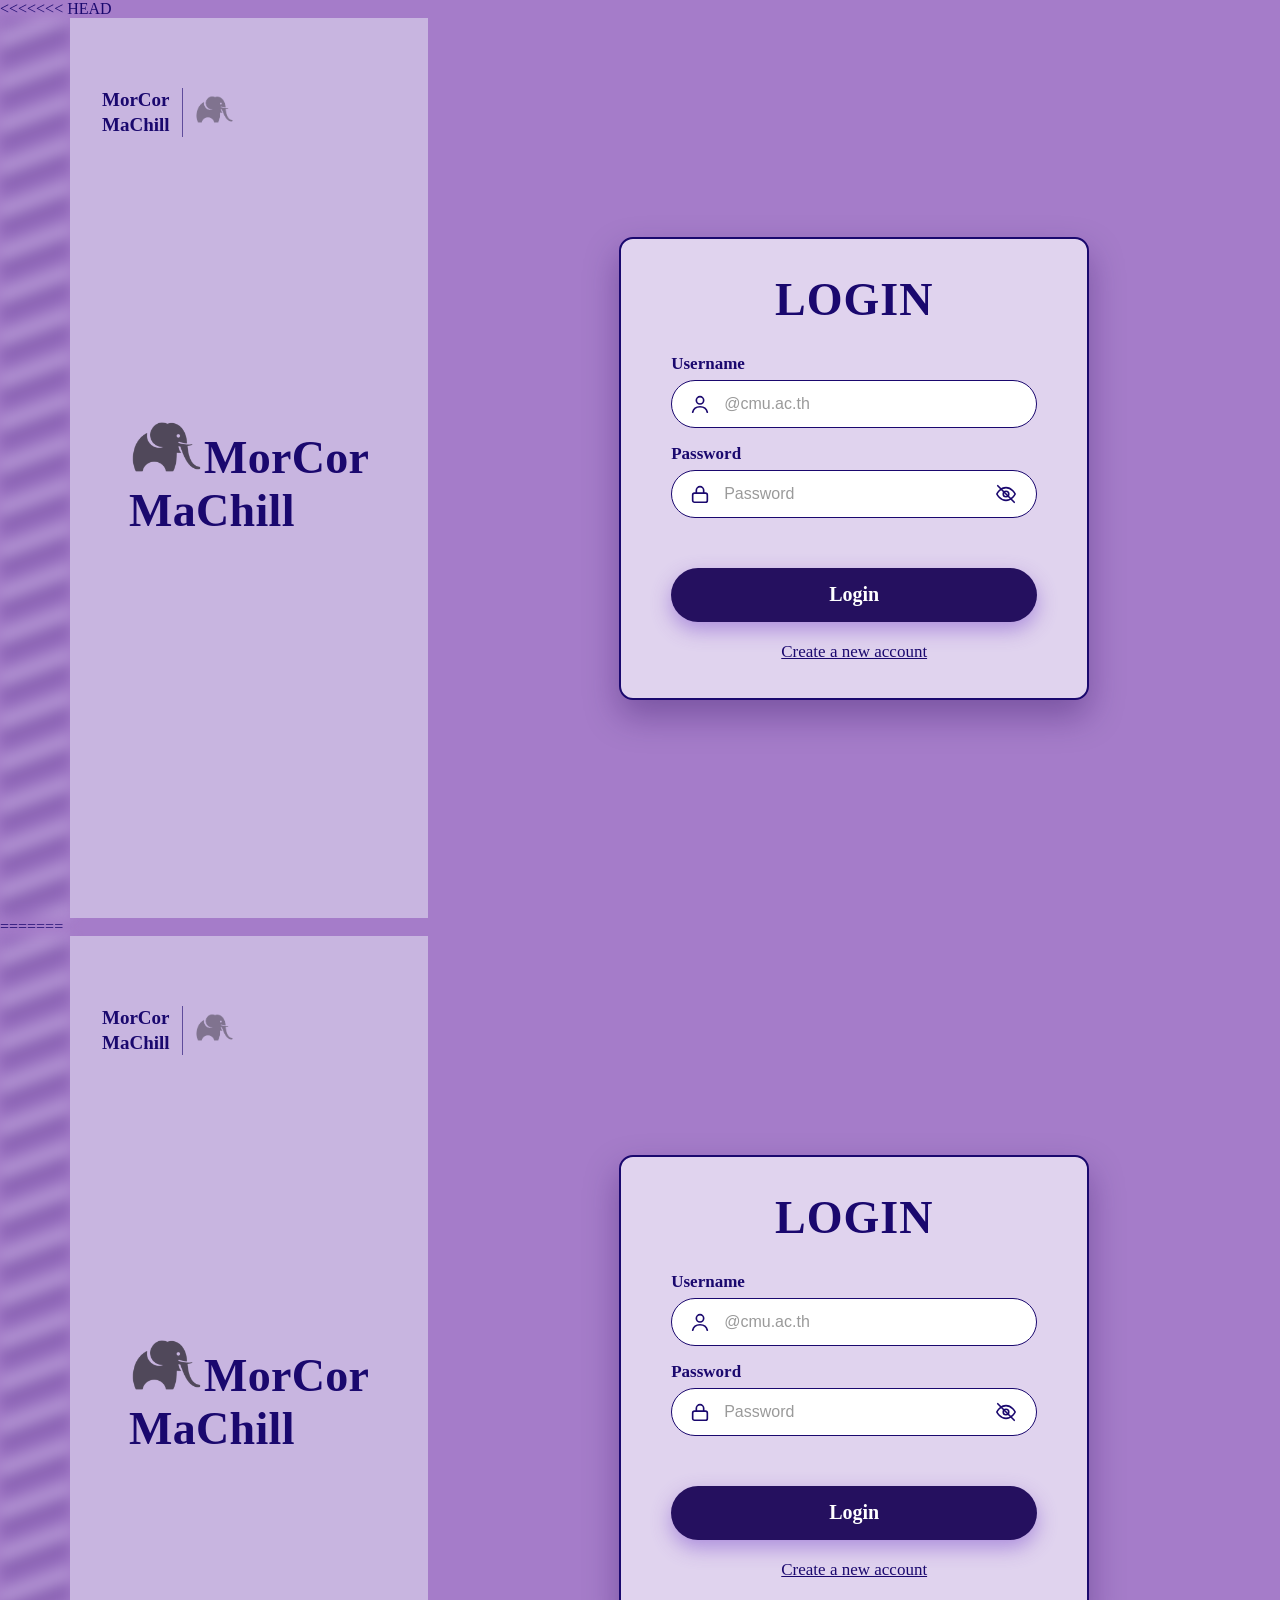
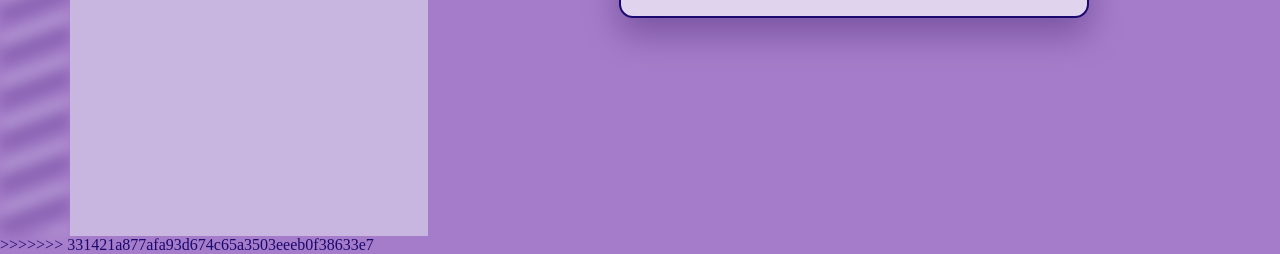
==== commit d75b3a32: "final" ====
--- a/login.html
+++ b/login.html
@@ -1,3 +1,4 @@
+<<<<<<< HEAD
 <!DOCTYPE html>
 <html lang="en">
 <head>
@@ -206,4 +207,216 @@
     }
 </script>
 </body>
+=======
+<!DOCTYPE html>
+<html lang="en">
+<head>
+    <meta charset="UTF-8">
+    <meta name="viewport" content="width=device-width, initial-scale=1.0">
+    <title>MorCor MaChill</title>
+    <link rel="stylesheet" href="style.css">
+</head>
+
+<body class="auth">
+    <div class="wrap">
+        <div class="strip"></div>
+
+        <aside class="brand">
+            <div class="mini"><span>MorCor<br>MaChill</span>
+                <i><img src="pic/logo.png" alt="logo" class="logo"></i>
+            </div>
+            <div class="big"><img src="pic/logo-big.png" alt="logo" class="logo">MorCor<br>MaChill</div>
+        </aside>
+
+        <main class="stage">
+            <div class="card">
+                <div class="header-banner" id="headerBanner">LOGIN</div>
+
+                <form id="authForm" onsubmit="handleSubmit(event)">
+                    <div class="form-group">
+                        <label class="form-label" for="username">Username</label>
+                        <div class="field">
+                            <svg viewBox="0 0 24 24"><circle cx="12" cy="8" r="4"/><path d="M4 21c1-4.5 4-6 8-6s7 1.5 8 6"/></svg>
+                            <input type="text" id="username" class="form-input" placeholder="@cmu.ac.th" autocomplete="username" required>
+                        </div>
+                    </div>
+
+                    <div class="form-group">
+                        <label class="form-label" for="password">Password</label>
+                        <div class="field">
+                            <svg viewBox="0 0 24 24"><rect x="4" y="11" width="16" height="10" rx="2"/><path d="M8 11V8a4 4 0 0 1 8 0v3"/></svg>
+                            <input type="password" id="password" class="form-input has-eye" placeholder="Password" autocomplete="current-password" required>
+                            <button type="button" class="eye" id="eyeBtn" title="Show password" aria-label="Show password" onmousedown="event.preventDefault()" onclick="togglePassword()">
+                                <svg id="eyeOpen" viewBox="0 0 24 24" hidden><path d="M2 12s3.5-7 10-7 10 7 10 7-3.5 7-10 7S2 12 2 12z"/><circle cx="12" cy="12" r="3"/></svg>
+                                <svg id="eyeOff" viewBox="0 0 24 24"><path d="M2 12s3.5-7 10-7 10 7 10 7-3.5 7-10 7S2 12 2 12z"/><circle cx="12" cy="12" r="3"/><path d="M3 3l18 18"/></svg>
+                            </button>
+                        </div>
+                    </div>
+
+                    <div class="form-group hidden" id="confirmPasswordGroup">
+                        <div class="field">
+                            <svg viewBox="0 0 24 24"><rect x="4" y="11" width="16" height="10" rx="2"/><path d="M8 11V8a4 4 0 0 1 8 0v3"/></svg>
+                            <input type="password" id="confirmPassword" class="form-input" placeholder="Confirm Password" autocomplete="new-password">
+                        </div>
+                    </div>
+
+                    <div class="form-group hidden" id="facultyGroup">
+                        <label class="form-label" for="faculty">Faculty</label>
+                        <div class="field">
+                            <select id="faculty" class="form-input" style="padding-left: 20px;">
+                                <option value="" disabled selected>Select your faculty</option>
+                            </select>
+                        </div>
+                    </div>
+
+                    <div class="msg" id="msg"></div>
+                    <button type="submit" class="btn-action" id="submitBtn">Login</button>
+                </form>
+
+                <button type="button" class="toggle-link" id="toggleBtn" onclick="toggleView()">Create a new account</button>
+            </div>
+        </main>
+    </div>
+
+<script>
+    const USERS_KEY = 'cmuh-users';
+    const SESSION_KEY = 'cmuh-session';
+    const FEED_PAGE = 'index.html';
+
+    const FACULTIES = [
+        "Chiang Mai University Business School",
+        "College of Art, Media and Technology",
+        "Faculty of Agriculture",
+        "Faculty of Agro-Industry",
+        "Faculty of Architecture",
+        "Faculty of Associated Medical Sciences",
+        "Faculty of Dentistry",
+        "Faculty of Economics",
+        "Faculty of Education",
+        "Faculty of Engineering",
+        "Faculty of Fine Arts",
+        "Faculty of Humanities",
+        "Faculty of Law",
+        "Faculty of Mass Communication",
+        "Faculty of Medicine",
+        "Faculty of Nursing",
+        "Faculty of Pharmacy",
+        "Faculty of Political Science and Public Administration",
+        "Faculty of Science",
+        "Faculty of Social Sciences",
+        "Faculty of Veterinary Medicine",
+        "International College of Digital Innovation"
+    ];
+
+    let isSignUpMode = false;
+
+    function load(key, fallback) {
+        try { return JSON.parse(localStorage.getItem(key)) ?? fallback; }
+        catch (e) { return fallback; }
+    }
+    function save(key, value) {
+        try { localStorage.setItem(key, JSON.stringify(value)); } catch (e) {}
+    }
+
+    async function hashPassword(text) {
+        if (window.crypto && crypto.subtle) {
+            const buf = await crypto.subtle.digest('SHA-256', new TextEncoder().encode(text));
+            return [...new Uint8Array(buf)].map(b => b.toString(16).padStart(2, '0')).join('');
+        }
+        return btoa(unescape(encodeURIComponent(text)));
+    }
+
+    function showMsg(text) { document.getElementById('msg').innerText = text; }
+
+    function togglePassword() {
+        const show = document.getElementById('password').type === 'password';
+        ['password', 'confirmPassword'].forEach(id => {
+            const el = document.getElementById(id);
+            if (el) el.type = show ? 'text' : 'password';
+        });
+        document.getElementById('eyeOpen').toggleAttribute('hidden', !show);
+        document.getElementById('eyeOff').toggleAttribute('hidden', show);
+
+        const label = show ? 'Hide password' : 'Show password';
+        const btn = document.getElementById('eyeBtn');
+        btn.title = label;
+        btn.setAttribute('aria-label', label);
+    }
+
+    if (load(SESSION_KEY, null)) location.replace(FEED_PAGE);
+
+    // Populate faculty dropdown sorted A-Z
+    const facultySelect = document.getElementById('faculty');
+    FACULTIES.forEach(fac => {
+        const opt = document.createElement('option');
+        opt.value = fac;
+        opt.textContent = fac;
+        facultySelect.appendChild(opt);
+    });
+
+    function toggleView() {
+        isSignUpMode = !isSignUpMode;
+        showMsg('');
+
+        const confirmPasswordGroup = document.getElementById('confirmPasswordGroup');
+        const confirmPasswordInput = document.getElementById('confirmPassword');
+        const facultyGroup = document.getElementById('facultyGroup');
+        const facultyInput = document.getElementById('faculty');
+
+        document.getElementById('headerBanner').innerText = isSignUpMode ? 'SIGN UP' : 'LOGIN';
+        confirmPasswordGroup.classList.toggle('hidden', !isSignUpMode);
+        confirmPasswordInput.required = isSignUpMode;
+        
+        facultyGroup.classList.toggle('hidden', !isSignUpMode);
+        facultyInput.required = isSignUpMode;
+
+        document.getElementById('submitBtn').innerText = isSignUpMode ? 'Create an account' : 'Login';
+        document.getElementById('toggleBtn').innerText =
+            isSignUpMode ? 'Already have an account?\nLogin' : 'Create a new account';
+    }
+
+    async function handleSubmit(event) {
+        event.preventDefault();
+        showMsg('');
+
+        const username = document.getElementById('username').value.trim().toLowerCase();
+        const password = document.getElementById('password').value;
+        const users = load(USERS_KEY, {});
+
+        if (isSignUpMode) {
+            const confirmPass = document.getElementById('confirmPassword').value;
+            const faculty = document.getElementById('faculty').value;
+
+            if (!username.endsWith('@cmu.ac.th')) return showMsg('Only @cmu.ac.th emails are allowed');
+            if (password.length < 6)              return showMsg('Password must be at least 6 characters');
+            if (password !== confirmPass)         return showMsg('Passwords do not match');
+            if (!faculty)                         return showMsg('Please select your faculty');
+            if (users[username])                  return showMsg('This account already exists');
+
+            users[username] = { passHash: await hashPassword(password), faculty };
+            save(USERS_KEY, users);
+
+            // Also initialize profile data with selected faculty
+            const profileKey = 'cmuh-profile:' + username;
+            const existingProfile = load(profileKey, {}); 
+            save(profileKey, { ...existingProfile, faculty });
+        } else {
+            const user = users[username];
+            if (!user || user.passHash !== await hashPassword(password)) {
+                return showMsg('Incorrect username or password');
+            }
+            // Ensure profile has faculty if registered previously
+            const profileKey = 'cmuh-profile:' + username;
+            const existingProfile = load(profileKey, {});
+            if (!existingProfile.faculty && user.faculty) {
+                save(profileKey, { ...existingProfile, faculty: user.faculty });
+            }
+        }
+
+        save(SESSION_KEY, { username });
+        location.href = FEED_PAGE;
+    }
+</script>
+</body>
+>>>>>>> 331421a877afa93d674c65a3503eeeb0f38633e7
 </html>
--- a/style.css
+++ b/style.css
@@ -1,3 +1,4 @@
+<<<<<<< HEAD
 /* ---------- 1. Colour variables and themes ---------- */
 :root {
   --bg: #f0e9e8;
@@ -1082,4 +1083,970 @@
 }
 
 .interest-fav-btn:hover { transform: scale(1.1); background: var(--field); }
-.interest-fav-btn.saved { color: #e91e63; background: rgba(233, 30, 99, .1); }+.interest-fav-btn.saved { color: #e91e63; background: rgba(233, 30, 99, .1); }
+=======
+/* ---------- 1. Colour variables and themes ---------- */
+:root {
+  --bg: #f0e9e8;
+  --card: #f5f5f5;
+  --chip: #d4d4d4;
+  --bar: #d9d9d9;
+  --field: #efe9e9;
+  --ink: #1a1a1a;
+  --muted: #666;
+  --icon: #444;
+  --brand: #1e0a78;
+  --brand-ink: #fff;
+
+  box-sizing: border-box;
+  padding-top: env(safe-area-inset-top, 0px);
+  padding-bottom: env(safe-area-inset-bottom, 0px);
+}
+
+/* Dark mode: follows the system setting */
+@media (prefers-color-scheme: dark) {
+  :root:not([data-theme="light"]) {
+    --bg: #1b1818;
+    --card: #272424;
+    --chip: #3a3636;
+    --bar: #383434;
+    --field: #3a3636;
+    --ink: #f1eded;
+    --muted: #aaa;
+    --icon: #ddd;
+    --brand: #5b45e0;
+  }
+}
+
+/* Dark mode: toggled manually with the theme button */
+:root[data-theme="dark"] {
+  --bg: #1b1818;
+  --card: #272424;
+  --chip: #3a3636;
+  --bar: #383434;
+  --field: #3a3636;
+  --ink: #f1eded;
+  --muted: #aaa;
+  --icon: #ddd;
+  --brand: #5b45e0;
+}
+
+
+/* ---------- 2. Base ---------- */
+* { box-sizing: border-box; }
+
+body {
+  margin: 0;
+  background: var(--bg);
+  color: var(--ink);
+  font-family: 'Noto Sans Thai', 'Gelasio', Georgia, sans-serif;
+}
+
+svg {
+  width: 1em;
+  height: 1em;
+  stroke: currentColor;
+  fill: none;
+  stroke-width: 1.8;
+  stroke-linecap: round;
+  stroke-linejoin: round;
+}
+
+[hidden] { display: none !important; }
+
+.logo {
+  font: 700 24px/1.1 'Gelasio', Georgia, serif;
+  text-align: center;
+  letter-spacing: .5px;
+}
+
+.logo a { color: inherit; text-decoration: none; }
+
+
+/* ---------- 3. Home page ---------- */
+.app {
+  max-width: 1200px;
+  margin: 0 auto;
+  padding: 20px;
+  display: grid;
+  grid-template-columns: 220px 1fr 180px;
+  grid-template-areas:
+    "logo search ."
+    "side feed   right";
+  gap: 20px 24px;
+  align-items: start;
+}
+
+.app .logo { grid-area: logo; }
+
+/* Search bar */
+.search {
+  grid-area: search;
+  display: flex;
+  align-items: center;
+  gap: 10px;
+  height: 48px;
+  padding: 0 18px;
+  background: var(--bar);
+  border-radius: 999px;
+}
+
+.search input {
+  flex: 1;
+  border: 0;
+  background: transparent;
+  color: var(--ink);
+  font: inherit;
+  outline: none;
+}
+
+/* Left column: Post! button and hashtags */
+.side {
+  grid-area: side;
+  display: flex;
+  flex-direction: column;
+  gap: 18px;
+  position: sticky;
+  top: 20px;
+}
+
+.post-btn {
+  display: flex;
+  align-items: center;
+  justify-content: center;
+  height: 64px;
+  background: var(--brand);
+  color: var(--brand-ink);
+  border: 0;
+  border-radius: 22px;
+  font: 700 20px 'Gelasio', Georgia, serif;
+  text-decoration: none;
+  cursor: pointer;
+}
+
+.post-btn:hover { filter: brightness(1.15); }
+
+.tags {
+  display: flex;
+  flex-wrap: wrap;
+  align-content: flex-start;
+  gap: 10px 8px;
+  min-height: 200px;
+  padding: 18px;
+  background: var(--card);
+  border-radius: 24px;
+}
+
+.tag {
+  padding: 3px 10px;
+  background: var(--chip);
+  color: var(--ink);
+  border: 0;
+  border-radius: 999px;
+  font: 700 11px 'Gelasio', serif;
+  cursor: pointer;
+}
+
+.tag.on { background: var(--brand); color: var(--brand-ink); }
+
+/* Post feed */
+.feed {
+  grid-area: feed;
+  display: flex;
+  flex-direction: column;
+  gap: 18px;
+  min-width: 0;
+}
+
+.post {
+  min-height: 130px;
+  padding: 16px 20px;
+  background: var(--card);
+  border-radius: 28px;
+  cursor: pointer;
+}
+
+.post h3 {
+  margin: 8px 0 2px 50px;
+  font: 700 20px 'Gelasio', 'Noto Sans Thai', Georgia, serif;
+}
+
+.head { display: flex; align-items: center; gap: 10px; }
+
+.avatar {
+  display: flex;
+  flex: none;
+  width: 40px;
+  height: 40px;
+  border-radius: 50%;
+  overflow: hidden;
+}
+
+.avatar img { width: 100%; height: 100%; object-fit: cover; }
+.avatar img.default { transform: scale(1.28); }
+
+.name { font-weight: 600; }
+.time { font-size: 12px; color: var(--muted); }
+.meta { margin-left: 50px; font-size: 13px; color: var(--muted); }
+
+.chips {
+  display: flex;
+  flex-wrap: wrap;
+  gap: 6px;
+  margin: 8px 0 0 50px;
+}
+
+.chip {
+  padding: 2px 10px;
+  background: var(--chip);
+  border-radius: 999px;
+  font: 700 11px 'Gelasio', serif;
+}
+
+.empty { padding: 40px; text-align: center; color: var(--muted); }
+
+/* Right column: home, profile, messages, theme, log out */
+.right {
+  grid-area: right;
+  display: flex;
+  flex-direction: column;
+  align-items: center;
+  gap: 18px;
+  padding: 30px 0;
+  background: var(--card);
+  border-radius: 28px;
+  position: sticky;
+  top: 20px;
+}
+
+.right button,
+.right a {
+  position: relative;
+  display: flex;
+  border: 0;
+  background: none;
+  color: var(--icon);
+  cursor: pointer;
+}
+
+.right .mid { font-size: 38px; }
+
+/* Narrow screens: columns stack and the right column becomes a bar */
+@media (max-width: 860px) {
+  .app {
+    grid-template-columns: 1fr;
+    grid-template-areas: "logo" "search" "side" "feed" "right";
+    padding: 14px;
+  }
+
+  .side,
+  .right { position: static; }
+
+  .right {
+    flex-direction: row;
+    justify-content: center;
+    gap: 28px;
+    padding: 16px;
+  }
+
+  .right .mid { font-size: 34px; }
+  .tags { min-height: 0; }
+}
+
+
+/* ---------- 4. Dialogs ---------- */
+dialog {
+  width: min(480px, 92vw);
+  padding: 22px;
+  background: var(--card);
+  color: var(--ink);
+  border: 0;
+  border-radius: 24px;
+}
+
+dialog::backdrop { background: rgba(0, 0, 0, .45); }
+
+dialog input {
+  width: 100%;
+  margin-top: 10px;
+  padding: 12px;
+  background: var(--bar);
+  color: var(--ink);
+  border: 0;
+  border-radius: 14px;
+  font: inherit;
+}
+
+/* Post detail dialog (index.html) */
+#view { width: min(540px, 94vw); max-height: 90vh; overflow: auto; }
+
+.detail h2 { margin: 0; font: 700 34px 'Gelasio', Georgia, serif; }
+
+.detail h4 {
+  margin: 14px 0 6px;
+  font: 700 20px 'Gelasio', 'Noto Sans Thai', Georgia, serif;
+}
+
+.detail .top {
+  display: flex;
+  justify-content: space-between;
+  align-items: flex-start;
+  gap: 12px;
+}
+
+.detail .chips { margin: 8px 0 0; }
+
+.detail iframe {
+  width: 100%;
+  height: 190px;
+  border: 0;
+  border-radius: 12px;
+}
+
+.join {
+  padding: 14px 22px;
+  background: var(--brand);
+  color: var(--brand-ink);
+  border: 0;
+  border-radius: 14px;
+  font: 700 18px 'Gelasio', serif;
+  cursor: pointer;
+}
+
+.join.on { background: var(--chip); color: var(--ink); }
+.join:disabled { opacity: .5; cursor: not-allowed; }
+
+.cmt {
+  margin-bottom: 8px;
+  padding: 8px 14px;
+  background: var(--bar);
+  border-radius: 14px;
+  font-size: 14px;
+}
+
+.cmt b { margin-right: 6px; }
+
+/* Button row at the bottom of every dialog */
+.row { display: flex; justify-content: flex-end; gap: 10px; margin-top: 14px; }
+
+.row button {
+  padding: 10px 20px;
+  background: var(--chip);
+  color: var(--ink);
+  border: 0;
+  border-radius: 14px;
+  font: inherit;
+  cursor: pointer;
+}
+
+.row .del { margin-right: auto; background: #c62828; color: #fff; }
+.row .del:hover { filter: brightness(1.15); }
+.row .go { background: var(--brand); color: var(--brand-ink); }
+.row .danger { background: #c62828; color: #fff; }
+
+/* Shared confirm dialog (log out, delete profile, remove friend) */
+.ask { width: min(380px, 92vw); }
+.ask h3 { margin: 0 0 8px; font: 700 22px 'Gelasio', 'Noto Sans Thai', Georgia, serif; }
+.ask p { margin: 0; color: var(--muted); }
+
+
+/* ---------- 5. Create Post page ---------- */
+.pg { position: relative; min-height: 100vh; padding: 48px 20px; }
+
+.pg .logo { position: absolute; top: 30px; left: 30px; text-align: left; }
+
+.panel {
+  display: flex;
+  flex-direction: column;
+  gap: 14px;
+  width: 100%;
+  max-width: 600px;
+  margin: 0 auto;
+  padding: 32px 36px;
+  background: var(--card);
+  border-radius: 32px;
+  box-shadow: 0 8px 30px rgba(0, 0, 0, .12);
+}
+
+.panel h1 { margin: 0; font: 400 22px 'Gelasio', 'Noto Sans Thai', Georgia, serif; }
+
+.panel input,
+.panel textarea {
+  width: 100%;
+  padding: 14px 20px;
+  background: var(--field);
+  color: var(--ink);
+  border: 0;
+  border-radius: 999px;
+  font: inherit;
+  font-size: 17px;
+  outline: none;
+}
+
+.panel textarea { min-height: 180px; border-radius: 28px; resize: vertical; }
+
+/* Location and max people row */
+.r2 { display: flex; gap: 12px; }
+.r2 input:first-child { flex: 1; min-width: 0; }
+.r2 input:last-child { flex: none; width: 120px; }
+
+.send {
+  align-self: center;
+  margin-top: 10px;
+  padding: 16px 70px;
+  background: #fbfd9b;
+  color: #000;
+  border: 0;
+  border-radius: 999px;
+  font: inherit;
+  font-size: 24px;
+  cursor: pointer;
+}
+
+.back { align-self: center; color: var(--muted); text-decoration: none; }
+
+@media (max-width: 960px) {
+  .pg .logo { position: static; margin-bottom: 20px; text-align: center; }
+}
+
+@media (max-width: 520px) {
+  .panel { padding: 24px 18px; }
+}
+
+
+/* ---------- 6. Login and Sign up page ---------- */
+.auth * { box-sizing: border-box; margin: 0; padding: 0; }
+
+body.auth {
+  margin: 0;
+  background: #a57cc9;
+  color: #1a086e;
+  font-family: 'Georgia', 'Times New Roman', serif;
+}
+
+.auth input,
+.auth button { font-family: inherit; }
+
+.auth .hidden { display: none !important; }
+
+/* Page layout: stripe, logo panel, form */
+.auth .wrap {
+  display: grid;
+  grid-template-columns: clamp(30px, 5.5vw, 70px) clamp(220px, 28vw, 360px) 1fr;
+  min-height: 100vh;
+}
+
+.auth .strip {
+  background: repeating-linear-gradient(160deg, #8e66b8 0 14px, #b79bd6 14px 30px, #7a53a6 30px 40px);
+  filter: blur(7px);
+  opacity: .75;
+}
+
+/* Left logo panel */
+.auth .brand {
+  position: relative;
+  display: flex;
+  align-items: center;
+  justify-content: center;
+  padding: 24px;
+  background: #c8b5e0;
+}
+
+.auth .mini {
+  position: absolute;
+  top: 70px;
+  left: 32px;
+  display: flex;
+  gap: 12px;
+  font-size: 19px;
+  font-weight: 700;
+  line-height: 1.3;
+}
+
+.auth .mini i { width: 1px; background: #1a086e; opacity: .6; }
+
+.auth .big {
+  font-size: clamp(30px, 3.6vw, 46px);
+  font-weight: 700;
+  line-height: 1.15;
+  letter-spacing: .3px;
+}
+
+.auth .mini img.logo { width: 45px; height: 45px; object-fit: contain; margin-left: 10px; opacity: .6; }
+.auth .big img.logo { width: 75px; height: 75px; object-fit: contain; opacity: .6; }
+
+/* Form card */
+.auth .stage { display: flex; align-items: center; justify-content: center; padding: 32px 20px; }
+
+.auth .card {
+  width: 100%;
+  max-width: 470px;
+  padding: 34px 50px 36px;
+  background: #e0d3ee;
+  border: 2px solid #1a086e;
+  border-radius: 14px;
+  box-shadow: 0 16px 34px rgba(40, 10, 90, .35);
+}
+
+.auth .header-banner {
+  margin-bottom: 28px;
+  text-align: center;
+  font-size: 46px;
+  font-weight: 700;
+  letter-spacing: 1px;
+}
+
+.auth .form-group { margin-bottom: 16px; }
+.auth .form-label { display: block; margin-bottom: 6px; font-size: 17px; font-weight: 700; }
+.auth .field { position: relative; }
+
+.auth .field svg {
+  position: absolute;
+  left: 18px;
+  top: 50%;
+  transform: translateY(-50%);
+  font-size: 22px;
+  color: #1a086e;
+}
+
+.auth .form-input {
+  width: 100%;
+  height: 48px;
+  padding: 0 20px 0 52px;
+  background: #fff;
+  color: #222;
+  border: 1.5px solid #1a086e;
+  border-radius: 999px;
+  font-family: Arial, Helvetica, sans-serif;
+  font-variant-numeric: lining-nums;
+  font-size: 16px;
+  outline: none;
+}
+
+.auth .form-input.has-eye { padding-right: 56px; }
+
+/* Hide the browser's built-in show-password / clear icons (Edge) so only our button shows */
+.auth input::-ms-reveal,
+.auth input::-ms-clear { display: none; }
+
+.auth .form-input::placeholder { color: #9a9a9a; }
+
+/* Show / hide password button: always visible, sits inside the password field */
+.auth .eye {
+  position: absolute;
+  top: 50%;
+  right: 14px;
+  display: flex;
+  align-items: center;
+  justify-content: center;
+  width: 34px;
+  height: 34px;
+  transform: translateY(-50%);
+  background: none;
+  border: 0;
+  border-radius: 50%;
+  color: #1a086e;
+  cursor: pointer;
+}
+
+.auth .eye:hover { background: rgba(26, 8, 110, .1); }
+
+.auth .field .eye svg {
+  position: static;
+  transform: none;
+  font-size: 22px;
+}
+.auth .form-input:focus { box-shadow: 0 0 0 3px rgba(26, 8, 110, .25); }
+
+.auth .msg { min-height: 20px; margin: 4px 0; text-align: center; font-size: 14px; color: #b3261e; }
+
+.auth .btn-action {
+  width: 100%;
+  height: 54px;
+  margin-top: 10px;
+  background: #25105f;
+  color: #fff;
+  border: 0;
+  border-radius: 999px;
+  font-size: 20px;
+  font-weight: 700;
+  cursor: pointer;
+  box-shadow: 0 8px 20px rgba(110, 60, 200, .45);
+  transition: transform .15s, filter .15s;
+}
+
+.auth .btn-action:hover { transform: translateY(-2px); filter: brightness(1.2); }
+
+.auth .toggle-link {
+  display: block;
+  margin: 20px auto 0;
+  background: none;
+  border: 0;
+  color: #1a086e;
+  font-size: 17px;
+  text-align: center;
+  text-decoration: underline;
+  white-space: pre-line;
+  cursor: pointer;
+}
+
+@media (max-width: 760px) {
+  .auth .wrap { grid-template-columns: 1fr; }
+  .auth .strip,
+  .auth .big { display: none; }
+  .auth .brand { justify-content: flex-start; padding: 22px 24px; }
+  .auth .mini { position: static; }
+  .auth .card { padding: 28px 24px; }
+  .auth .header-banner { font-size: 38px; }
+}
+
+
+/* ---------- 7. Profile page ---------- */
+.right a.on { color: var(--brand); }
+a.tag { text-decoration: none; }
+
+.pf { grid-area: feed; display: flex; flex-direction: column; gap: 16px; min-width: 0; }
+
+/* Header card: cover, avatar, name, bio */
+.pf-top { position: relative; padding-bottom: 20px; background: var(--card); border-radius: 28px; }
+
+.cover {
+  height: 120px;
+  background: linear-gradient(135deg, #9d8bd6, #cdb8ec);
+  border-radius: 28px 28px 0 0;
+}
+
+.pf-ava {
+  position: relative;
+  display: flex;
+  align-items: center;
+  justify-content: center;
+  width: 110px;
+  height: 110px;
+  margin: -62px auto 0;
+  background: var(--card);
+  border: 4px solid var(--brand);
+  border-radius: 50%;
+  overflow: hidden;
+  font-size: 70px;
+}
+
+.pf-ava img { width: 100%; height: 100%; object-fit: cover; }
+.pf-ava img.default { transform: scale(1.28); }
+
+.pf-info {
+  display: flex;
+  justify-content: space-between;
+  align-items: flex-start;
+  gap: 12px;
+  padding: 10px 28px 0;
+}
+
+.pf-info h2 { margin: 0; font: 700 28px 'Gelasio', Georgia, serif; }
+.pf-full { color: var(--muted); }
+.pf-bio { padding: 8px 28px 0; overflow-wrap: anywhere; }
+
+.pf-actions { display: flex; flex-wrap: wrap; justify-content: flex-end; gap: 10px; }
+
+.edit {
+  padding: 10px 20px;
+  background: var(--brand);
+  color: var(--brand-ink);
+  border: 0;
+  border-radius: 12px;
+  font: 700 16px 'Noto Sans Thai', sans-serif;
+  cursor: pointer;
+}
+
+.edit.alt { background: var(--chip); color: var(--ink); }
+
+a.edit { display: inline-block; text-decoration: none; }
+
+/* Settings menu (three dots, own profile only) */
+.pf-menu { position: absolute; top: 14px; right: 14px; z-index: 5; }
+
+.dots {
+  display: flex;
+  align-items: center;
+  justify-content: center;
+  width: 40px;
+  height: 40px;
+  background: rgba(255, 255, 255, .8);
+  color: #1a1a1a;
+  border: 0;
+  border-radius: 50%;
+  font-size: 24px;
+  cursor: pointer;
+}
+
+.dots:hover { background: #fff; }
+.dots svg { fill: currentColor; stroke: none; }
+
+.menu-list {
+  position: absolute;
+  top: 46px;
+  right: 0;
+  min-width: 200px;
+  padding: 6px;
+  background: var(--card);
+  border-radius: 16px;
+  box-shadow: 0 8px 24px rgba(0, 0, 0, .25);
+}
+
+.menu-list button {
+  display: block;
+  width: 100%;
+  padding: 10px 14px;
+  background: transparent;
+  color: var(--ink);
+  border: 0;
+  border-radius: 10px;
+  font: inherit;
+  text-align: left;
+  cursor: pointer;
+}
+
+.menu-list button:hover { background: var(--chip); }
+.menu-list .danger { color: #e04848; }
+
+/* Stats, interests, friends, posts */
+.stats { display: grid; grid-template-columns: repeat(3, 1fr); gap: 14px; }
+
+.stat {
+  padding: 14px 8px;
+  background: var(--card);
+  border: 1px solid var(--chip);
+  border-radius: 20px;
+  text-align: center;
+}
+
+.stat b { display: block; font-size: 22px; }
+.stat span { font-size: 13px; color: var(--muted); }
+
+.pf-int { padding: 20px 24px; background: var(--card); border-radius: 28px; }
+.pf-int h3 { margin: 0 0 10px; font: 700 18px 'Noto Sans Thai', sans-serif; }
+.pf-int .chips { margin: 0; }
+
+a.chip { color: inherit; text-decoration: none; }
+a.chip:hover { background: var(--bar); }
+
+.plist { display: flex; flex-direction: column; gap: 10px; }
+
+.pitem {
+  display: block;
+  padding: 12px 16px;
+  background: var(--field);
+  border-radius: 18px;
+  color: inherit;
+  text-decoration: none;
+}
+
+.pitem:hover { filter: brightness(.96); }
+.pitem b { font: 700 17px 'Gelasio', 'Noto Sans Thai', Georgia, serif; }
+.pitem .meta { margin: 2px 0 0; }
+.pitem .chips { margin: 6px 0 0; }
+
+/* Edit profile and change password dialogs */
+.form-error { min-height: 20px; margin-top: 10px; color: #e04848; font-size: 14px; }
+
+dialog textarea {
+  width: 100%;
+  min-height: 90px;
+  margin-top: 10px;
+  padding: 12px;
+  background: var(--bar);
+  color: var(--ink);
+  border: 0;
+  border-radius: 14px;
+  font: inherit;
+  resize: vertical;
+}
+
+dialog input[type="file"] { padding: 8px 0; background: none; }
+
+dialog input[type="file"]::file-selector-button {
+  margin-right: 12px;
+  padding: 8px 16px;
+  background: var(--chip);
+  color: var(--ink);
+  border: 0;
+  border-radius: 12px;
+  font: inherit;
+  cursor: pointer;
+}
+
+.flabel { display: block; margin-top: 14px; font-weight: 600; }
+.flabel small { display: block; font-weight: 400; color: var(--muted); }
+
+.remove-photo {
+  display: block;
+  margin-top: 8px;
+  padding: 8px 16px;
+  background: transparent;
+  color: #e04848;
+  border: 1.5px solid #e04848;
+  border-radius: 12px;
+  font: inherit;
+  cursor: pointer;
+}
+
+.remove-photo:disabled { opacity: .6; cursor: default; }
+
+@media (max-width: 520px) {
+  .stats { gap: 8px; }
+  .pf-info { flex-direction: column; }
+  .pf-actions { justify-content: flex-start; }
+}
+
+
+/* ---------- 8. Messages page ---------- */
+.author-link { color: inherit; text-decoration: none; }
+.author-link:hover .name,
+a.author-link:hover { text-decoration: underline; }
+
+/* Red unread counter on the mail icon */
+.badge {
+  position: absolute;
+  top: -6px;
+  right: -10px;
+  min-width: 18px;
+  height: 18px;
+  padding: 0 5px;
+  background: #e0245e;
+  color: #fff;
+  border-radius: 9px;
+  font: 700 11px/18px sans-serif;
+  text-align: center;
+}
+
+/* Conversation list (left column) */
+.convos {
+  display: flex;
+  flex-direction: column;
+  gap: 6px;
+  min-height: 200px;
+  padding: 12px;
+  background: var(--card);
+  border-radius: 24px;
+}
+
+.convo {
+  display: flex;
+  flex-direction: column;
+  align-items: flex-start;
+  gap: 2px;
+  width: 100%;
+  padding: 10px 12px;
+  background: transparent;
+  color: var(--ink);
+  border: 0;
+  border-radius: 14px;
+  font: inherit;
+  text-align: left;
+  cursor: pointer;
+}
+
+.convo:hover,
+.convo.on { background: var(--chip); }
+
+.convo b { display: flex; align-items: center; gap: 8px; }
+
+.convo .prev {
+  max-width: 100%;
+  overflow: hidden;
+  text-overflow: ellipsis;
+  white-space: nowrap;
+  font-size: 12px;
+  color: var(--muted);
+}
+
+.dot { width: 10px; height: 10px; background: #e0245e; border-radius: 50%; }
+
+/* Friends list under the conversations: tap a friend to start a chat */
+.friends-box { padding: 14px; background: var(--card); border-radius: 24px; }
+.friends-box h4 { margin: 0 0 10px; font: 700 16px 'Noto Sans Thai', sans-serif; }
+
+.fchips { display: flex; flex-wrap: wrap; gap: 8px; }
+
+.fchip {
+  padding: 6px 14px;
+  background: var(--chip);
+  color: var(--ink);
+  border: 0;
+  border-radius: 999px;
+  font: inherit;
+  font-size: 13px;
+  font-weight: 600;
+  cursor: pointer;
+}
+
+.fchip:hover,
+.fchip.on { background: var(--brand); color: var(--brand-ink); }
+
+/* Conversation (centre) */
+.thread {
+  display: flex;
+  flex-direction: column;
+  min-height: 420px;
+  background: var(--card);
+  border-radius: 28px;
+  overflow: hidden;
+}
+
+.t-head {
+  padding: 16px 22px;
+  border-bottom: 1px solid var(--chip);
+  font: 700 20px 'Gelasio', 'Noto Sans Thai', Georgia, serif;
+}
+
+.t-head a { color: inherit; text-decoration: none; }
+
+.t-body {
+  display: flex;
+  flex: 1;
+  flex-direction: column;
+  gap: 8px;
+  max-height: 55vh;
+  padding: 18px 22px;
+  overflow-y: auto;
+}
+
+.t-empty { margin: auto; padding: 20px; text-align: center; color: var(--muted); }
+
+.bubble {
+  max-width: 75%;
+  padding: 9px 14px;
+  background: var(--chip);
+  border-radius: 18px;
+  overflow-wrap: anywhere;
+  white-space: pre-wrap;
+}
+
+.bubble.me { align-self: flex-end; background: var(--brand); color: var(--brand-ink); }
+.bubble small { display: block; margin-top: 2px; font-size: 10px; opacity: .7; }
+
+.t-form { display: flex; gap: 10px; padding: 14px 18px; border-top: 1px solid var(--chip); }
+
+.t-form input {
+  flex: 1;
+  min-width: 0;
+  padding: 12px 16px;
+  background: var(--field);
+  color: var(--ink);
+  border: 0;
+  border-radius: 999px;
+  font: inherit;
+  outline: none;
+}
+
+.t-form button {
+  padding: 10px 22px;
+  background: var(--brand);
+  color: var(--brand-ink);
+  border: 0;
+  border-radius: 999px;
+  font: inherit;
+  font-weight: 700;
+  cursor: pointer;
+}
+>>>>>>> 331421a877afa93d674c65a3503eeeb0f38633e7
--- a/style.css
+++ b/style.css
@@ -1,3 +1,4 @@
+<<<<<<< HEAD
 /* ---------- 1. Colour variables and themes ---------- */
 :root {
   --bg: #f0e9e8;
@@ -1082,4 +1083,970 @@
 }
 
 .interest-fav-btn:hover { transform: scale(1.1); background: var(--field); }
-.interest-fav-btn.saved { color: #e91e63; background: rgba(233, 30, 99, .1); }+.interest-fav-btn.saved { color: #e91e63; background: rgba(233, 30, 99, .1); }
+=======
+/* ---------- 1. Colour variables and themes ---------- */
+:root {
+  --bg: #f0e9e8;
+  --card: #f5f5f5;
+  --chip: #d4d4d4;
+  --bar: #d9d9d9;
+  --field: #efe9e9;
+  --ink: #1a1a1a;
+  --muted: #666;
+  --icon: #444;
+  --brand: #1e0a78;
+  --brand-ink: #fff;
+
+  box-sizing: border-box;
+  padding-top: env(safe-area-inset-top, 0px);
+  padding-bottom: env(safe-area-inset-bottom, 0px);
+}
+
+/* Dark mode: follows the system setting */
+@media (prefers-color-scheme: dark) {
+  :root:not([data-theme="light"]) {
+    --bg: #1b1818;
+    --card: #272424;
+    --chip: #3a3636;
+    --bar: #383434;
+    --field: #3a3636;
+    --ink: #f1eded;
+    --muted: #aaa;
+    --icon: #ddd;
+    --brand: #5b45e0;
+  }
+}
+
+/* Dark mode: toggled manually with the theme button */
+:root[data-theme="dark"] {
+  --bg: #1b1818;
+  --card: #272424;
+  --chip: #3a3636;
+  --bar: #383434;
+  --field: #3a3636;
+  --ink: #f1eded;
+  --muted: #aaa;
+  --icon: #ddd;
+  --brand: #5b45e0;
+}
+
+
+/* ---------- 2. Base ---------- */
+* { box-sizing: border-box; }
+
+body {
+  margin: 0;
+  background: var(--bg);
+  color: var(--ink);
+  font-family: 'Noto Sans Thai', 'Gelasio', Georgia, sans-serif;
+}
+
+svg {
+  width: 1em;
+  height: 1em;
+  stroke: currentColor;
+  fill: none;
+  stroke-width: 1.8;
+  stroke-linecap: round;
+  stroke-linejoin: round;
+}
+
+[hidden] { display: none !important; }
+
+.logo {
+  font: 700 24px/1.1 'Gelasio', Georgia, serif;
+  text-align: center;
+  letter-spacing: .5px;
+}
+
+.logo a { color: inherit; text-decoration: none; }
+
+
+/* ---------- 3. Home page ---------- */
+.app {
+  max-width: 1200px;
+  margin: 0 auto;
+  padding: 20px;
+  display: grid;
+  grid-template-columns: 220px 1fr 180px;
+  grid-template-areas:
+    "logo search ."
+    "side feed   right";
+  gap: 20px 24px;
+  align-items: start;
+}
+
+.app .logo { grid-area: logo; }
+
+/* Search bar */
+.search {
+  grid-area: search;
+  display: flex;
+  align-items: center;
+  gap: 10px;
+  height: 48px;
+  padding: 0 18px;
+  background: var(--bar);
+  border-radius: 999px;
+}
+
+.search input {
+  flex: 1;
+  border: 0;
+  background: transparent;
+  color: var(--ink);
+  font: inherit;
+  outline: none;
+}
+
+/* Left column: Post! button and hashtags */
+.side {
+  grid-area: side;
+  display: flex;
+  flex-direction: column;
+  gap: 18px;
+  position: sticky;
+  top: 20px;
+}
+
+.post-btn {
+  display: flex;
+  align-items: center;
+  justify-content: center;
+  height: 64px;
+  background: var(--brand);
+  color: var(--brand-ink);
+  border: 0;
+  border-radius: 22px;
+  font: 700 20px 'Gelasio', Georgia, serif;
+  text-decoration: none;
+  cursor: pointer;
+}
+
+.post-btn:hover { filter: brightness(1.15); }
+
+.tags {
+  display: flex;
+  flex-wrap: wrap;
+  align-content: flex-start;
+  gap: 10px 8px;
+  min-height: 200px;
+  padding: 18px;
+  background: var(--card);
+  border-radius: 24px;
+}
+
+.tag {
+  padding: 3px 10px;
+  background: var(--chip);
+  color: var(--ink);
+  border: 0;
+  border-radius: 999px;
+  font: 700 11px 'Gelasio', serif;
+  cursor: pointer;
+}
+
+.tag.on { background: var(--brand); color: var(--brand-ink); }
+
+/* Post feed */
+.feed {
+  grid-area: feed;
+  display: flex;
+  flex-direction: column;
+  gap: 18px;
+  min-width: 0;
+}
+
+.post {
+  min-height: 130px;
+  padding: 16px 20px;
+  background: var(--card);
+  border-radius: 28px;
+  cursor: pointer;
+}
+
+.post h3 {
+  margin: 8px 0 2px 50px;
+  font: 700 20px 'Gelasio', 'Noto Sans Thai', Georgia, serif;
+}
+
+.head { display: flex; align-items: center; gap: 10px; }
+
+.avatar {
+  display: flex;
+  flex: none;
+  width: 40px;
+  height: 40px;
+  border-radius: 50%;
+  overflow: hidden;
+}
+
+.avatar img { width: 100%; height: 100%; object-fit: cover; }
+.avatar img.default { transform: scale(1.28); }
+
+.name { font-weight: 600; }
+.time { font-size: 12px; color: var(--muted); }
+.meta { margin-left: 50px; font-size: 13px; color: var(--muted); }
+
+.chips {
+  display: flex;
+  flex-wrap: wrap;
+  gap: 6px;
+  margin: 8px 0 0 50px;
+}
+
+.chip {
+  padding: 2px 10px;
+  background: var(--chip);
+  border-radius: 999px;
+  font: 700 11px 'Gelasio', serif;
+}
+
+.empty { padding: 40px; text-align: center; color: var(--muted); }
+
+/* Right column: home, profile, messages, theme, log out */
+.right {
+  grid-area: right;
+  display: flex;
+  flex-direction: column;
+  align-items: center;
+  gap: 18px;
+  padding: 30px 0;
+  background: var(--card);
+  border-radius: 28px;
+  position: sticky;
+  top: 20px;
+}
+
+.right button,
+.right a {
+  position: relative;
+  display: flex;
+  border: 0;
+  background: none;
+  color: var(--icon);
+  cursor: pointer;
+}
+
+.right .mid { font-size: 38px; }
+
+/* Narrow screens: columns stack and the right column becomes a bar */
+@media (max-width: 860px) {
+  .app {
+    grid-template-columns: 1fr;
+    grid-template-areas: "logo" "search" "side" "feed" "right";
+    padding: 14px;
+  }
+
+  .side,
+  .right { position: static; }
+
+  .right {
+    flex-direction: row;
+    justify-content: center;
+    gap: 28px;
+    padding: 16px;
+  }
+
+  .right .mid { font-size: 34px; }
+  .tags { min-height: 0; }
+}
+
+
+/* ---------- 4. Dialogs ---------- */
+dialog {
+  width: min(480px, 92vw);
+  padding: 22px;
+  background: var(--card);
+  color: var(--ink);
+  border: 0;
+  border-radius: 24px;
+}
+
+dialog::backdrop { background: rgba(0, 0, 0, .45); }
+
+dialog input {
+  width: 100%;
+  margin-top: 10px;
+  padding: 12px;
+  background: var(--bar);
+  color: var(--ink);
+  border: 0;
+  border-radius: 14px;
+  font: inherit;
+}
+
+/* Post detail dialog (index.html) */
+#view { width: min(540px, 94vw); max-height: 90vh; overflow: auto; }
+
+.detail h2 { margin: 0; font: 700 34px 'Gelasio', Georgia, serif; }
+
+.detail h4 {
+  margin: 14px 0 6px;
+  font: 700 20px 'Gelasio', 'Noto Sans Thai', Georgia, serif;
+}
+
+.detail .top {
+  display: flex;
+  justify-content: space-between;
+  align-items: flex-start;
+  gap: 12px;
+}
+
+.detail .chips { margin: 8px 0 0; }
+
+.detail iframe {
+  width: 100%;
+  height: 190px;
+  border: 0;
+  border-radius: 12px;
+}
+
+.join {
+  padding: 14px 22px;
+  background: var(--brand);
+  color: var(--brand-ink);
+  border: 0;
+  border-radius: 14px;
+  font: 700 18px 'Gelasio', serif;
+  cursor: pointer;
+}
+
+.join.on { background: var(--chip); color: var(--ink); }
+.join:disabled { opacity: .5; cursor: not-allowed; }
+
+.cmt {
+  margin-bottom: 8px;
+  padding: 8px 14px;
+  background: var(--bar);
+  border-radius: 14px;
+  font-size: 14px;
+}
+
+.cmt b { margin-right: 6px; }
+
+/* Button row at the bottom of every dialog */
+.row { display: flex; justify-content: flex-end; gap: 10px; margin-top: 14px; }
+
+.row button {
+  padding: 10px 20px;
+  background: var(--chip);
+  color: var(--ink);
+  border: 0;
+  border-radius: 14px;
+  font: inherit;
+  cursor: pointer;
+}
+
+.row .del { margin-right: auto; background: #c62828; color: #fff; }
+.row .del:hover { filter: brightness(1.15); }
+.row .go { background: var(--brand); color: var(--brand-ink); }
+.row .danger { background: #c62828; color: #fff; }
+
+/* Shared confirm dialog (log out, delete profile, remove friend) */
+.ask { width: min(380px, 92vw); }
+.ask h3 { margin: 0 0 8px; font: 700 22px 'Gelasio', 'Noto Sans Thai', Georgia, serif; }
+.ask p { margin: 0; color: var(--muted); }
+
+
+/* ---------- 5. Create Post page ---------- */
+.pg { position: relative; min-height: 100vh; padding: 48px 20px; }
+
+.pg .logo { position: absolute; top: 30px; left: 30px; text-align: left; }
+
+.panel {
+  display: flex;
+  flex-direction: column;
+  gap: 14px;
+  width: 100%;
+  max-width: 600px;
+  margin: 0 auto;
+  padding: 32px 36px;
+  background: var(--card);
+  border-radius: 32px;
+  box-shadow: 0 8px 30px rgba(0, 0, 0, .12);
+}
+
+.panel h1 { margin: 0; font: 400 22px 'Gelasio', 'Noto Sans Thai', Georgia, serif; }
+
+.panel input,
+.panel textarea {
+  width: 100%;
+  padding: 14px 20px;
+  background: var(--field);
+  color: var(--ink);
+  border: 0;
+  border-radius: 999px;
+  font: inherit;
+  font-size: 17px;
+  outline: none;
+}
+
+.panel textarea { min-height: 180px; border-radius: 28px; resize: vertical; }
+
+/* Location and max people row */
+.r2 { display: flex; gap: 12px; }
+.r2 input:first-child { flex: 1; min-width: 0; }
+.r2 input:last-child { flex: none; width: 120px; }
+
+.send {
+  align-self: center;
+  margin-top: 10px;
+  padding: 16px 70px;
+  background: #fbfd9b;
+  color: #000;
+  border: 0;
+  border-radius: 999px;
+  font: inherit;
+  font-size: 24px;
+  cursor: pointer;
+}
+
+.back { align-self: center; color: var(--muted); text-decoration: none; }
+
+@media (max-width: 960px) {
+  .pg .logo { position: static; margin-bottom: 20px; text-align: center; }
+}
+
+@media (max-width: 520px) {
+  .panel { padding: 24px 18px; }
+}
+
+
+/* ---------- 6. Login and Sign up page ---------- */
+.auth * { box-sizing: border-box; margin: 0; padding: 0; }
+
+body.auth {
+  margin: 0;
+  background: #a57cc9;
+  color: #1a086e;
+  font-family: 'Georgia', 'Times New Roman', serif;
+}
+
+.auth input,
+.auth button { font-family: inherit; }
+
+.auth .hidden { display: none !important; }
+
+/* Page layout: stripe, logo panel, form */
+.auth .wrap {
+  display: grid;
+  grid-template-columns: clamp(30px, 5.5vw, 70px) clamp(220px, 28vw, 360px) 1fr;
+  min-height: 100vh;
+}
+
+.auth .strip {
+  background: repeating-linear-gradient(160deg, #8e66b8 0 14px, #b79bd6 14px 30px, #7a53a6 30px 40px);
+  filter: blur(7px);
+  opacity: .75;
+}
+
+/* Left logo panel */
+.auth .brand {
+  position: relative;
+  display: flex;
+  align-items: center;
+  justify-content: center;
+  padding: 24px;
+  background: #c8b5e0;
+}
+
+.auth .mini {
+  position: absolute;
+  top: 70px;
+  left: 32px;
+  display: flex;
+  gap: 12px;
+  font-size: 19px;
+  font-weight: 700;
+  line-height: 1.3;
+}
+
+.auth .mini i { width: 1px; background: #1a086e; opacity: .6; }
+
+.auth .big {
+  font-size: clamp(30px, 3.6vw, 46px);
+  font-weight: 700;
+  line-height: 1.15;
+  letter-spacing: .3px;
+}
+
+.auth .mini img.logo { width: 45px; height: 45px; object-fit: contain; margin-left: 10px; opacity: .6; }
+.auth .big img.logo { width: 75px; height: 75px; object-fit: contain; opacity: .6; }
+
+/* Form card */
+.auth .stage { display: flex; align-items: center; justify-content: center; padding: 32px 20px; }
+
+.auth .card {
+  width: 100%;
+  max-width: 470px;
+  padding: 34px 50px 36px;
+  background: #e0d3ee;
+  border: 2px solid #1a086e;
+  border-radius: 14px;
+  box-shadow: 0 16px 34px rgba(40, 10, 90, .35);
+}
+
+.auth .header-banner {
+  margin-bottom: 28px;
+  text-align: center;
+  font-size: 46px;
+  font-weight: 700;
+  letter-spacing: 1px;
+}
+
+.auth .form-group { margin-bottom: 16px; }
+.auth .form-label { display: block; margin-bottom: 6px; font-size: 17px; font-weight: 700; }
+.auth .field { position: relative; }
+
+.auth .field svg {
+  position: absolute;
+  left: 18px;
+  top: 50%;
+  transform: translateY(-50%);
+  font-size: 22px;
+  color: #1a086e;
+}
+
+.auth .form-input {
+  width: 100%;
+  height: 48px;
+  padding: 0 20px 0 52px;
+  background: #fff;
+  color: #222;
+  border: 1.5px solid #1a086e;
+  border-radius: 999px;
+  font-family: Arial, Helvetica, sans-serif;
+  font-variant-numeric: lining-nums;
+  font-size: 16px;
+  outline: none;
+}
+
+.auth .form-input.has-eye { padding-right: 56px; }
+
+/* Hide the browser's built-in show-password / clear icons (Edge) so only our button shows */
+.auth input::-ms-reveal,
+.auth input::-ms-clear { display: none; }
+
+.auth .form-input::placeholder { color: #9a9a9a; }
+
+/* Show / hide password button: always visible, sits inside the password field */
+.auth .eye {
+  position: absolute;
+  top: 50%;
+  right: 14px;
+  display: flex;
+  align-items: center;
+  justify-content: center;
+  width: 34px;
+  height: 34px;
+  transform: translateY(-50%);
+  background: none;
+  border: 0;
+  border-radius: 50%;
+  color: #1a086e;
+  cursor: pointer;
+}
+
+.auth .eye:hover { background: rgba(26, 8, 110, .1); }
+
+.auth .field .eye svg {
+  position: static;
+  transform: none;
+  font-size: 22px;
+}
+.auth .form-input:focus { box-shadow: 0 0 0 3px rgba(26, 8, 110, .25); }
+
+.auth .msg { min-height: 20px; margin: 4px 0; text-align: center; font-size: 14px; color: #b3261e; }
+
+.auth .btn-action {
+  width: 100%;
+  height: 54px;
+  margin-top: 10px;
+  background: #25105f;
+  color: #fff;
+  border: 0;
+  border-radius: 999px;
+  font-size: 20px;
+  font-weight: 700;
+  cursor: pointer;
+  box-shadow: 0 8px 20px rgba(110, 60, 200, .45);
+  transition: transform .15s, filter .15s;
+}
+
+.auth .btn-action:hover { transform: translateY(-2px); filter: brightness(1.2); }
+
+.auth .toggle-link {
+  display: block;
+  margin: 20px auto 0;
+  background: none;
+  border: 0;
+  color: #1a086e;
+  font-size: 17px;
+  text-align: center;
+  text-decoration: underline;
+  white-space: pre-line;
+  cursor: pointer;
+}
+
+@media (max-width: 760px) {
+  .auth .wrap { grid-template-columns: 1fr; }
+  .auth .strip,
+  .auth .big { display: none; }
+  .auth .brand { justify-content: flex-start; padding: 22px 24px; }
+  .auth .mini { position: static; }
+  .auth .card { padding: 28px 24px; }
+  .auth .header-banner { font-size: 38px; }
+}
+
+
+/* ---------- 7. Profile page ---------- */
+.right a.on { color: var(--brand); }
+a.tag { text-decoration: none; }
+
+.pf { grid-area: feed; display: flex; flex-direction: column; gap: 16px; min-width: 0; }
+
+/* Header card: cover, avatar, name, bio */
+.pf-top { position: relative; padding-bottom: 20px; background: var(--card); border-radius: 28px; }
+
+.cover {
+  height: 120px;
+  background: linear-gradient(135deg, #9d8bd6, #cdb8ec);
+  border-radius: 28px 28px 0 0;
+}
+
+.pf-ava {
+  position: relative;
+  display: flex;
+  align-items: center;
+  justify-content: center;
+  width: 110px;
+  height: 110px;
+  margin: -62px auto 0;
+  background: var(--card);
+  border: 4px solid var(--brand);
+  border-radius: 50%;
+  overflow: hidden;
+  font-size: 70px;
+}
+
+.pf-ava img { width: 100%; height: 100%; object-fit: cover; }
+.pf-ava img.default { transform: scale(1.28); }
+
+.pf-info {
+  display: flex;
+  justify-content: space-between;
+  align-items: flex-start;
+  gap: 12px;
+  padding: 10px 28px 0;
+}
+
+.pf-info h2 { margin: 0; font: 700 28px 'Gelasio', Georgia, serif; }
+.pf-full { color: var(--muted); }
+.pf-bio { padding: 8px 28px 0; overflow-wrap: anywhere; }
+
+.pf-actions { display: flex; flex-wrap: wrap; justify-content: flex-end; gap: 10px; }
+
+.edit {
+  padding: 10px 20px;
+  background: var(--brand);
+  color: var(--brand-ink);
+  border: 0;
+  border-radius: 12px;
+  font: 700 16px 'Noto Sans Thai', sans-serif;
+  cursor: pointer;
+}
+
+.edit.alt { background: var(--chip); color: var(--ink); }
+
+a.edit { display: inline-block; text-decoration: none; }
+
+/* Settings menu (three dots, own profile only) */
+.pf-menu { position: absolute; top: 14px; right: 14px; z-index: 5; }
+
+.dots {
+  display: flex;
+  align-items: center;
+  justify-content: center;
+  width: 40px;
+  height: 40px;
+  background: rgba(255, 255, 255, .8);
+  color: #1a1a1a;
+  border: 0;
+  border-radius: 50%;
+  font-size: 24px;
+  cursor: pointer;
+}
+
+.dots:hover { background: #fff; }
+.dots svg { fill: currentColor; stroke: none; }
+
+.menu-list {
+  position: absolute;
+  top: 46px;
+  right: 0;
+  min-width: 200px;
+  padding: 6px;
+  background: var(--card);
+  border-radius: 16px;
+  box-shadow: 0 8px 24px rgba(0, 0, 0, .25);
+}
+
+.menu-list button {
+  display: block;
+  width: 100%;
+  padding: 10px 14px;
+  background: transparent;
+  color: var(--ink);
+  border: 0;
+  border-radius: 10px;
+  font: inherit;
+  text-align: left;
+  cursor: pointer;
+}
+
+.menu-list button:hover { background: var(--chip); }
+.menu-list .danger { color: #e04848; }
+
+/* Stats, interests, friends, posts */
+.stats { display: grid; grid-template-columns: repeat(3, 1fr); gap: 14px; }
+
+.stat {
+  padding: 14px 8px;
+  background: var(--card);
+  border: 1px solid var(--chip);
+  border-radius: 20px;
+  text-align: center;
+}
+
+.stat b { display: block; font-size: 22px; }
+.stat span { font-size: 13px; color: var(--muted); }
+
+.pf-int { padding: 20px 24px; background: var(--card); border-radius: 28px; }
+.pf-int h3 { margin: 0 0 10px; font: 700 18px 'Noto Sans Thai', sans-serif; }
+.pf-int .chips { margin: 0; }
+
+a.chip { color: inherit; text-decoration: none; }
+a.chip:hover { background: var(--bar); }
+
+.plist { display: flex; flex-direction: column; gap: 10px; }
+
+.pitem {
+  display: block;
+  padding: 12px 16px;
+  background: var(--field);
+  border-radius: 18px;
+  color: inherit;
+  text-decoration: none;
+}
+
+.pitem:hover { filter: brightness(.96); }
+.pitem b { font: 700 17px 'Gelasio', 'Noto Sans Thai', Georgia, serif; }
+.pitem .meta { margin: 2px 0 0; }
+.pitem .chips { margin: 6px 0 0; }
+
+/* Edit profile and change password dialogs */
+.form-error { min-height: 20px; margin-top: 10px; color: #e04848; font-size: 14px; }
+
+dialog textarea {
+  width: 100%;
+  min-height: 90px;
+  margin-top: 10px;
+  padding: 12px;
+  background: var(--bar);
+  color: var(--ink);
+  border: 0;
+  border-radius: 14px;
+  font: inherit;
+  resize: vertical;
+}
+
+dialog input[type="file"] { padding: 8px 0; background: none; }
+
+dialog input[type="file"]::file-selector-button {
+  margin-right: 12px;
+  padding: 8px 16px;
+  background: var(--chip);
+  color: var(--ink);
+  border: 0;
+  border-radius: 12px;
+  font: inherit;
+  cursor: pointer;
+}
+
+.flabel { display: block; margin-top: 14px; font-weight: 600; }
+.flabel small { display: block; font-weight: 400; color: var(--muted); }
+
+.remove-photo {
+  display: block;
+  margin-top: 8px;
+  padding: 8px 16px;
+  background: transparent;
+  color: #e04848;
+  border: 1.5px solid #e04848;
+  border-radius: 12px;
+  font: inherit;
+  cursor: pointer;
+}
+
+.remove-photo:disabled { opacity: .6; cursor: default; }
+
+@media (max-width: 520px) {
+  .stats { gap: 8px; }
+  .pf-info { flex-direction: column; }
+  .pf-actions { justify-content: flex-start; }
+}
+
+
+/* ---------- 8. Messages page ---------- */
+.author-link { color: inherit; text-decoration: none; }
+.author-link:hover .name,
+a.author-link:hover { text-decoration: underline; }
+
+/* Red unread counter on the mail icon */
+.badge {
+  position: absolute;
+  top: -6px;
+  right: -10px;
+  min-width: 18px;
+  height: 18px;
+  padding: 0 5px;
+  background: #e0245e;
+  color: #fff;
+  border-radius: 9px;
+  font: 700 11px/18px sans-serif;
+  text-align: center;
+}
+
+/* Conversation list (left column) */
+.convos {
+  display: flex;
+  flex-direction: column;
+  gap: 6px;
+  min-height: 200px;
+  padding: 12px;
+  background: var(--card);
+  border-radius: 24px;
+}
+
+.convo {
+  display: flex;
+  flex-direction: column;
+  align-items: flex-start;
+  gap: 2px;
+  width: 100%;
+  padding: 10px 12px;
+  background: transparent;
+  color: var(--ink);
+  border: 0;
+  border-radius: 14px;
+  font: inherit;
+  text-align: left;
+  cursor: pointer;
+}
+
+.convo:hover,
+.convo.on { background: var(--chip); }
+
+.convo b { display: flex; align-items: center; gap: 8px; }
+
+.convo .prev {
+  max-width: 100%;
+  overflow: hidden;
+  text-overflow: ellipsis;
+  white-space: nowrap;
+  font-size: 12px;
+  color: var(--muted);
+}
+
+.dot { width: 10px; height: 10px; background: #e0245e; border-radius: 50%; }
+
+/* Friends list under the conversations: tap a friend to start a chat */
+.friends-box { padding: 14px; background: var(--card); border-radius: 24px; }
+.friends-box h4 { margin: 0 0 10px; font: 700 16px 'Noto Sans Thai', sans-serif; }
+
+.fchips { display: flex; flex-wrap: wrap; gap: 8px; }
+
+.fchip {
+  padding: 6px 14px;
+  background: var(--chip);
+  color: var(--ink);
+  border: 0;
+  border-radius: 999px;
+  font: inherit;
+  font-size: 13px;
+  font-weight: 600;
+  cursor: pointer;
+}
+
+.fchip:hover,
+.fchip.on { background: var(--brand); color: var(--brand-ink); }
+
+/* Conversation (centre) */
+.thread {
+  display: flex;
+  flex-direction: column;
+  min-height: 420px;
+  background: var(--card);
+  border-radius: 28px;
+  overflow: hidden;
+}
+
+.t-head {
+  padding: 16px 22px;
+  border-bottom: 1px solid var(--chip);
+  font: 700 20px 'Gelasio', 'Noto Sans Thai', Georgia, serif;
+}
+
+.t-head a { color: inherit; text-decoration: none; }
+
+.t-body {
+  display: flex;
+  flex: 1;
+  flex-direction: column;
+  gap: 8px;
+  max-height: 55vh;
+  padding: 18px 22px;
+  overflow-y: auto;
+}
+
+.t-empty { margin: auto; padding: 20px; text-align: center; color: var(--muted); }
+
+.bubble {
+  max-width: 75%;
+  padding: 9px 14px;
+  background: var(--chip);
+  border-radius: 18px;
+  overflow-wrap: anywhere;
+  white-space: pre-wrap;
+}
+
+.bubble.me { align-self: flex-end; background: var(--brand); color: var(--brand-ink); }
+.bubble small { display: block; margin-top: 2px; font-size: 10px; opacity: .7; }
+
+.t-form { display: flex; gap: 10px; padding: 14px 18px; border-top: 1px solid var(--chip); }
+
+.t-form input {
+  flex: 1;
+  min-width: 0;
+  padding: 12px 16px;
+  background: var(--field);
+  color: var(--ink);
+  border: 0;
+  border-radius: 999px;
+  font: inherit;
+  outline: none;
+}
+
+.t-form button {
+  padding: 10px 22px;
+  background: var(--brand);
+  color: var(--brand-ink);
+  border: 0;
+  border-radius: 999px;
+  font: inherit;
+  font-weight: 700;
+  cursor: pointer;
+}
+>>>>>>> 331421a877afa93d674c65a3503eeeb0f38633e7
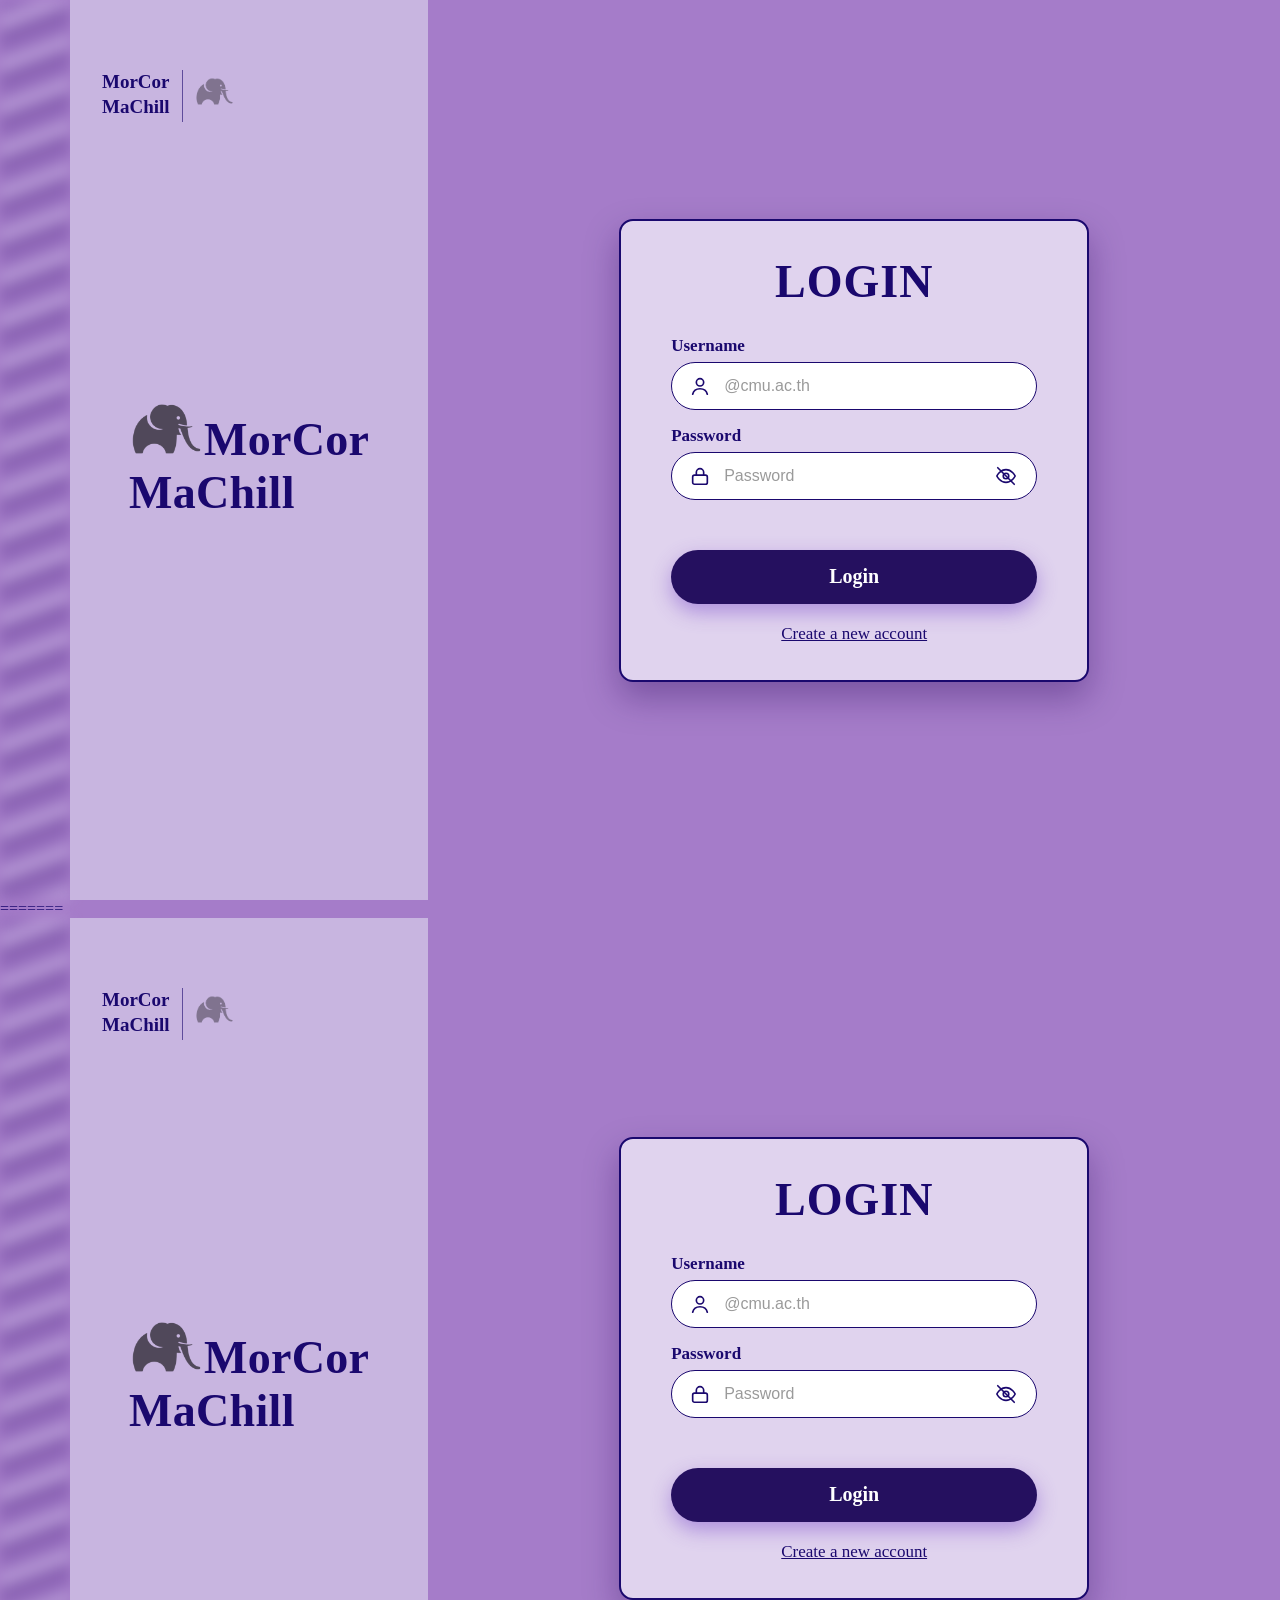
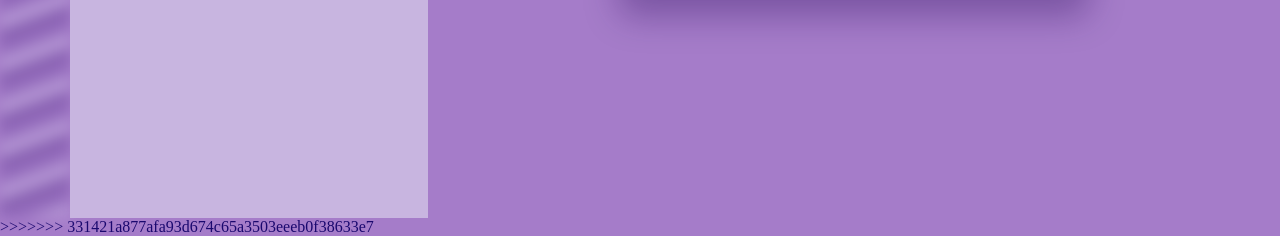
==== commit 6bf60c60: "Update login.html" ====
--- a/login.html
+++ b/login.html
@@ -1,4 +1,3 @@
-<<<<<<< HEAD
 <!DOCTYPE html>
 <html lang="en">
 <head>
@@ -419,4 +418,4 @@
 </script>
 </body>
 >>>>>>> 331421a877afa93d674c65a3503eeeb0f38633e7
-</html>+</html>
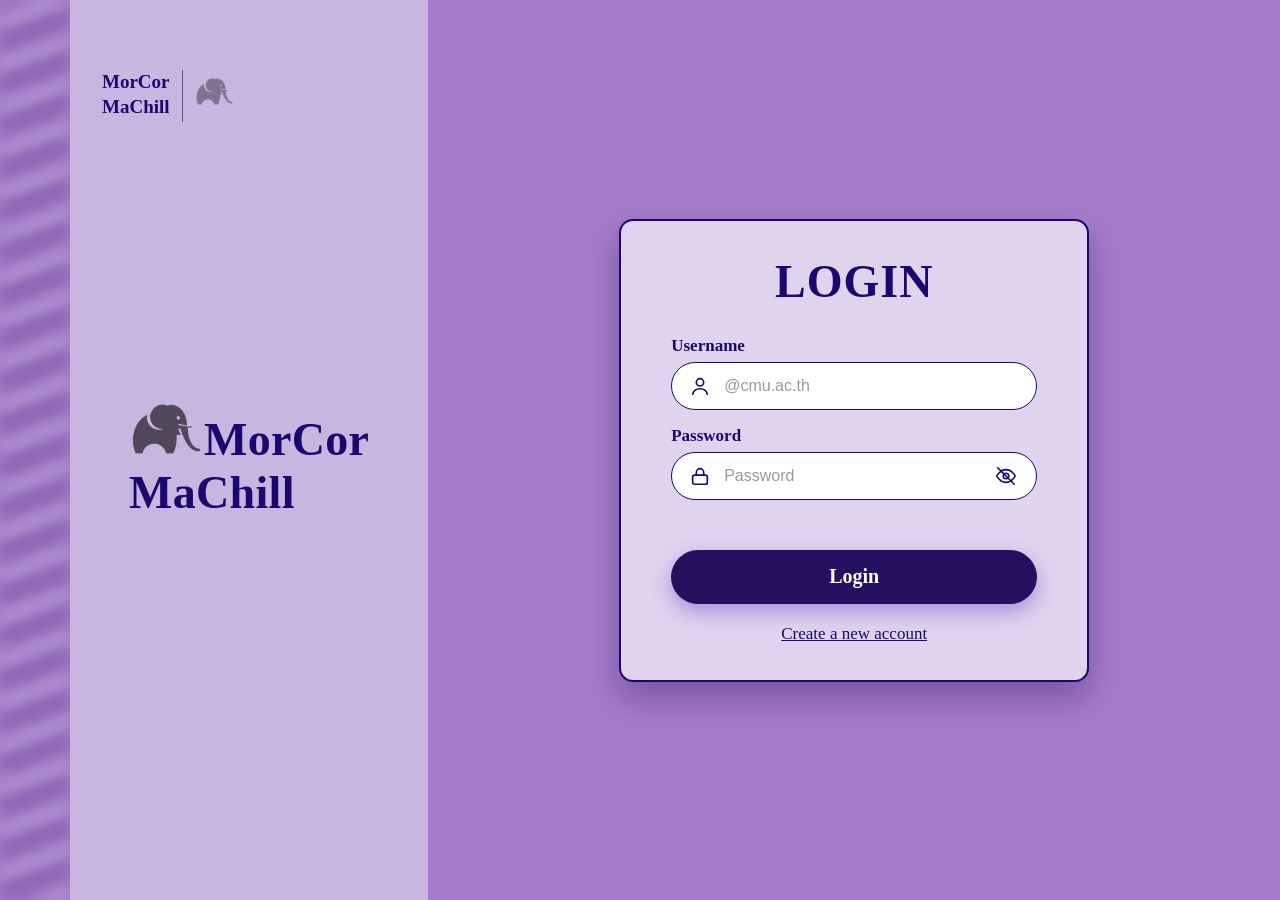
==== commit c54c08c7: "Update login.html" ====
--- a/login.html
+++ b/login.html
@@ -206,216 +206,4 @@
     }
 </script>
 </body>
-=======
-<!DOCTYPE html>
-<html lang="en">
-<head>
-    <meta charset="UTF-8">
-    <meta name="viewport" content="width=device-width, initial-scale=1.0">
-    <title>MorCor MaChill</title>
-    <link rel="stylesheet" href="style.css">
-</head>
-
-<body class="auth">
-    <div class="wrap">
-        <div class="strip"></div>
-
-        <aside class="brand">
-            <div class="mini"><span>MorCor<br>MaChill</span>
-                <i><img src="pic/logo.png" alt="logo" class="logo"></i>
-            </div>
-            <div class="big"><img src="pic/logo-big.png" alt="logo" class="logo">MorCor<br>MaChill</div>
-        </aside>
-
-        <main class="stage">
-            <div class="card">
-                <div class="header-banner" id="headerBanner">LOGIN</div>
-
-                <form id="authForm" onsubmit="handleSubmit(event)">
-                    <div class="form-group">
-                        <label class="form-label" for="username">Username</label>
-                        <div class="field">
-                            <svg viewBox="0 0 24 24"><circle cx="12" cy="8" r="4"/><path d="M4 21c1-4.5 4-6 8-6s7 1.5 8 6"/></svg>
-                            <input type="text" id="username" class="form-input" placeholder="@cmu.ac.th" autocomplete="username" required>
-                        </div>
-                    </div>
-
-                    <div class="form-group">
-                        <label class="form-label" for="password">Password</label>
-                        <div class="field">
-                            <svg viewBox="0 0 24 24"><rect x="4" y="11" width="16" height="10" rx="2"/><path d="M8 11V8a4 4 0 0 1 8 0v3"/></svg>
-                            <input type="password" id="password" class="form-input has-eye" placeholder="Password" autocomplete="current-password" required>
-                            <button type="button" class="eye" id="eyeBtn" title="Show password" aria-label="Show password" onmousedown="event.preventDefault()" onclick="togglePassword()">
-                                <svg id="eyeOpen" viewBox="0 0 24 24" hidden><path d="M2 12s3.5-7 10-7 10 7 10 7-3.5 7-10 7S2 12 2 12z"/><circle cx="12" cy="12" r="3"/></svg>
-                                <svg id="eyeOff" viewBox="0 0 24 24"><path d="M2 12s3.5-7 10-7 10 7 10 7-3.5 7-10 7S2 12 2 12z"/><circle cx="12" cy="12" r="3"/><path d="M3 3l18 18"/></svg>
-                            </button>
-                        </div>
-                    </div>
-
-                    <div class="form-group hidden" id="confirmPasswordGroup">
-                        <div class="field">
-                            <svg viewBox="0 0 24 24"><rect x="4" y="11" width="16" height="10" rx="2"/><path d="M8 11V8a4 4 0 0 1 8 0v3"/></svg>
-                            <input type="password" id="confirmPassword" class="form-input" placeholder="Confirm Password" autocomplete="new-password">
-                        </div>
-                    </div>
-
-                    <div class="form-group hidden" id="facultyGroup">
-                        <label class="form-label" for="faculty">Faculty</label>
-                        <div class="field">
-                            <select id="faculty" class="form-input" style="padding-left: 20px;">
-                                <option value="" disabled selected>Select your faculty</option>
-                            </select>
-                        </div>
-                    </div>
-
-                    <div class="msg" id="msg"></div>
-                    <button type="submit" class="btn-action" id="submitBtn">Login</button>
-                </form>
-
-                <button type="button" class="toggle-link" id="toggleBtn" onclick="toggleView()">Create a new account</button>
-            </div>
-        </main>
-    </div>
-
-<script>
-    const USERS_KEY = 'cmuh-users';
-    const SESSION_KEY = 'cmuh-session';
-    const FEED_PAGE = 'index.html';
-
-    const FACULTIES = [
-        "Chiang Mai University Business School",
-        "College of Art, Media and Technology",
-        "Faculty of Agriculture",
-        "Faculty of Agro-Industry",
-        "Faculty of Architecture",
-        "Faculty of Associated Medical Sciences",
-        "Faculty of Dentistry",
-        "Faculty of Economics",
-        "Faculty of Education",
-        "Faculty of Engineering",
-        "Faculty of Fine Arts",
-        "Faculty of Humanities",
-        "Faculty of Law",
-        "Faculty of Mass Communication",
-        "Faculty of Medicine",
-        "Faculty of Nursing",
-        "Faculty of Pharmacy",
-        "Faculty of Political Science and Public Administration",
-        "Faculty of Science",
-        "Faculty of Social Sciences",
-        "Faculty of Veterinary Medicine",
-        "International College of Digital Innovation"
-    ];
-
-    let isSignUpMode = false;
-
-    function load(key, fallback) {
-        try { return JSON.parse(localStorage.getItem(key)) ?? fallback; }
-        catch (e) { return fallback; }
-    }
-    function save(key, value) {
-        try { localStorage.setItem(key, JSON.stringify(value)); } catch (e) {}
-    }
-
-    async function hashPassword(text) {
-        if (window.crypto && crypto.subtle) {
-            const buf = await crypto.subtle.digest('SHA-256', new TextEncoder().encode(text));
-            return [...new Uint8Array(buf)].map(b => b.toString(16).padStart(2, '0')).join('');
-        }
-        return btoa(unescape(encodeURIComponent(text)));
-    }
-
-    function showMsg(text) { document.getElementById('msg').innerText = text; }
-
-    function togglePassword() {
-        const show = document.getElementById('password').type === 'password';
-        ['password', 'confirmPassword'].forEach(id => {
-            const el = document.getElementById(id);
-            if (el) el.type = show ? 'text' : 'password';
-        });
-        document.getElementById('eyeOpen').toggleAttribute('hidden', !show);
-        document.getElementById('eyeOff').toggleAttribute('hidden', show);
-
-        const label = show ? 'Hide password' : 'Show password';
-        const btn = document.getElementById('eyeBtn');
-        btn.title = label;
-        btn.setAttribute('aria-label', label);
-    }
-
-    if (load(SESSION_KEY, null)) location.replace(FEED_PAGE);
-
-    // Populate faculty dropdown sorted A-Z
-    const facultySelect = document.getElementById('faculty');
-    FACULTIES.forEach(fac => {
-        const opt = document.createElement('option');
-        opt.value = fac;
-        opt.textContent = fac;
-        facultySelect.appendChild(opt);
-    });
-
-    function toggleView() {
-        isSignUpMode = !isSignUpMode;
-        showMsg('');
-
-        const confirmPasswordGroup = document.getElementById('confirmPasswordGroup');
-        const confirmPasswordInput = document.getElementById('confirmPassword');
-        const facultyGroup = document.getElementById('facultyGroup');
-        const facultyInput = document.getElementById('faculty');
-
-        document.getElementById('headerBanner').innerText = isSignUpMode ? 'SIGN UP' : 'LOGIN';
-        confirmPasswordGroup.classList.toggle('hidden', !isSignUpMode);
-        confirmPasswordInput.required = isSignUpMode;
-        
-        facultyGroup.classList.toggle('hidden', !isSignUpMode);
-        facultyInput.required = isSignUpMode;
-
-        document.getElementById('submitBtn').innerText = isSignUpMode ? 'Create an account' : 'Login';
-        document.getElementById('toggleBtn').innerText =
-            isSignUpMode ? 'Already have an account?\nLogin' : 'Create a new account';
-    }
-
-    async function handleSubmit(event) {
-        event.preventDefault();
-        showMsg('');
-
-        const username = document.getElementById('username').value.trim().toLowerCase();
-        const password = document.getElementById('password').value;
-        const users = load(USERS_KEY, {});
-
-        if (isSignUpMode) {
-            const confirmPass = document.getElementById('confirmPassword').value;
-            const faculty = document.getElementById('faculty').value;
-
-            if (!username.endsWith('@cmu.ac.th')) return showMsg('Only @cmu.ac.th emails are allowed');
-            if (password.length < 6)              return showMsg('Password must be at least 6 characters');
-            if (password !== confirmPass)         return showMsg('Passwords do not match');
-            if (!faculty)                         return showMsg('Please select your faculty');
-            if (users[username])                  return showMsg('This account already exists');
-
-            users[username] = { passHash: await hashPassword(password), faculty };
-            save(USERS_KEY, users);
-
-            // Also initialize profile data with selected faculty
-            const profileKey = 'cmuh-profile:' + username;
-            const existingProfile = load(profileKey, {}); 
-            save(profileKey, { ...existingProfile, faculty });
-        } else {
-            const user = users[username];
-            if (!user || user.passHash !== await hashPassword(password)) {
-                return showMsg('Incorrect username or password');
-            }
-            // Ensure profile has faculty if registered previously
-            const profileKey = 'cmuh-profile:' + username;
-            const existingProfile = load(profileKey, {});
-            if (!existingProfile.faculty && user.faculty) {
-                save(profileKey, { ...existingProfile, faculty: user.faculty });
-            }
-        }
-
-        save(SESSION_KEY, { username });
-        location.href = FEED_PAGE;
-    }
-</script>
-</body>
->>>>>>> 331421a877afa93d674c65a3503eeeb0f38633e7
 </html>
